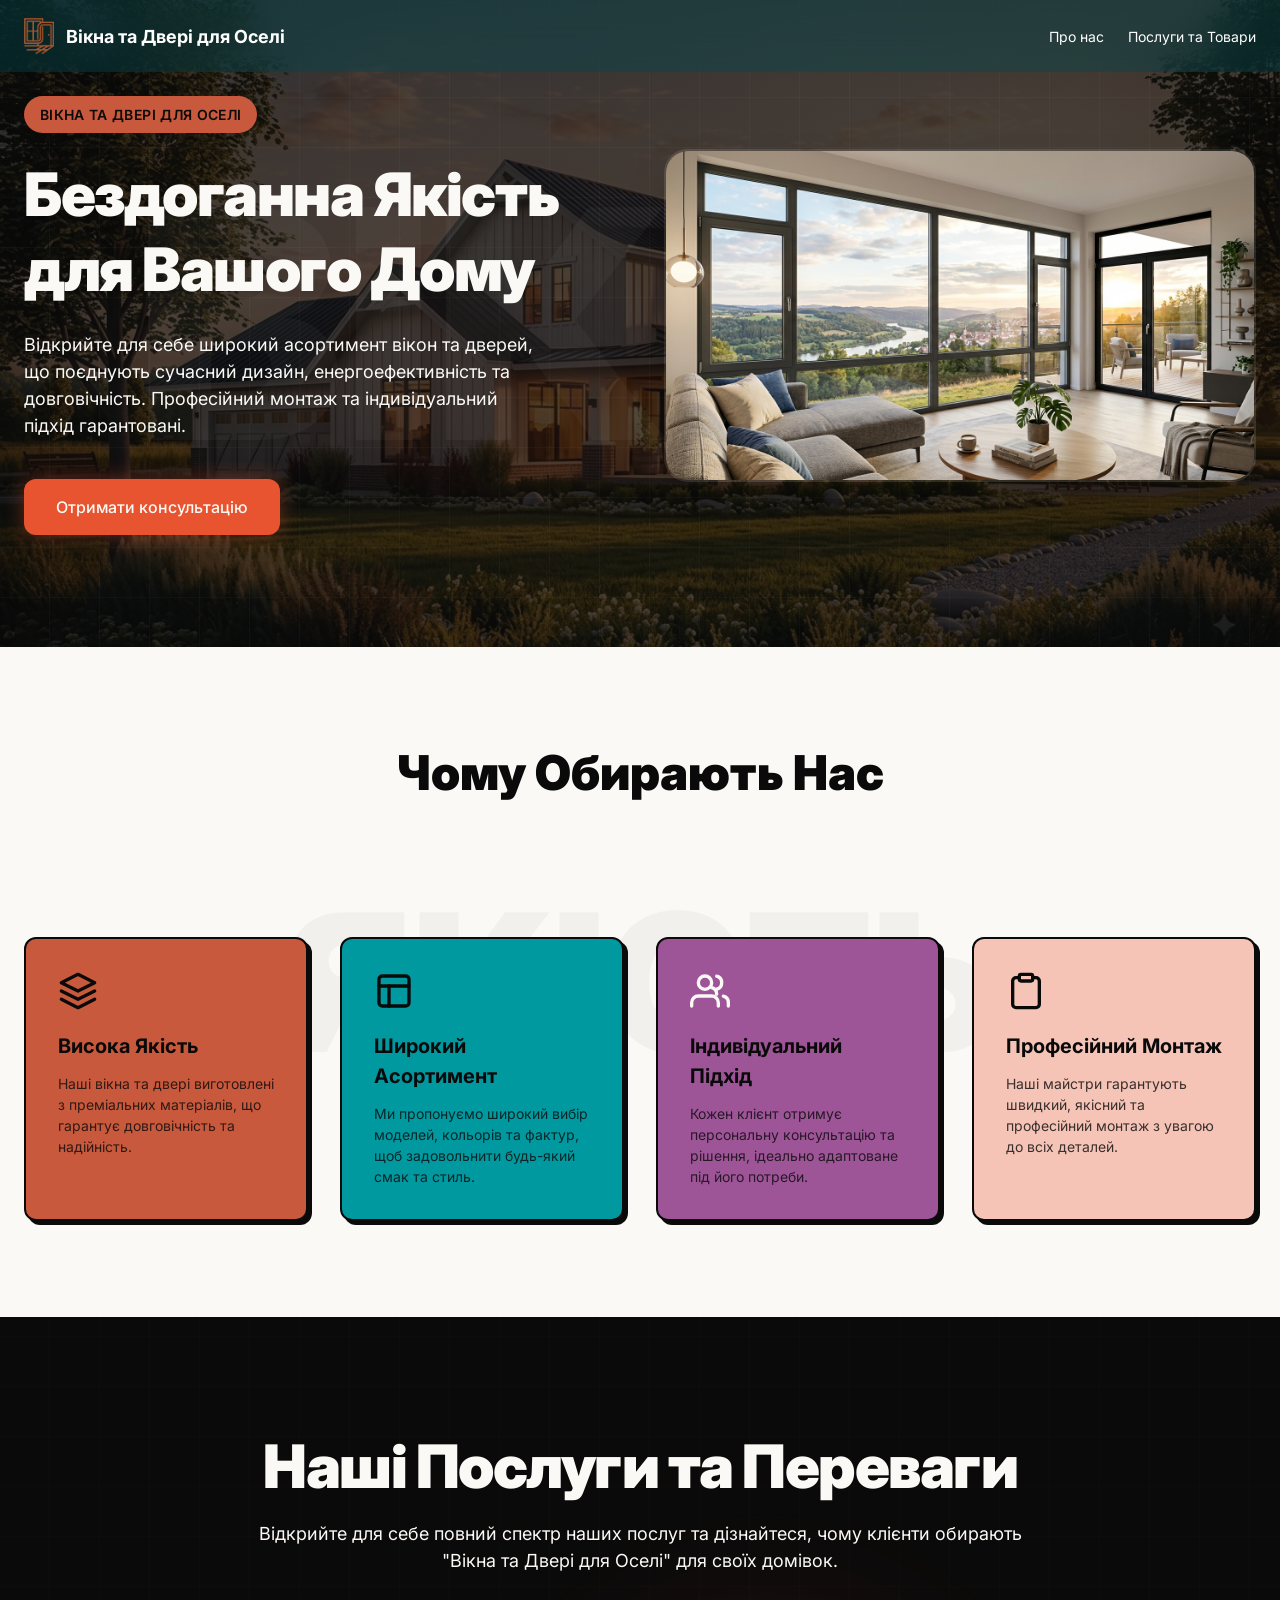
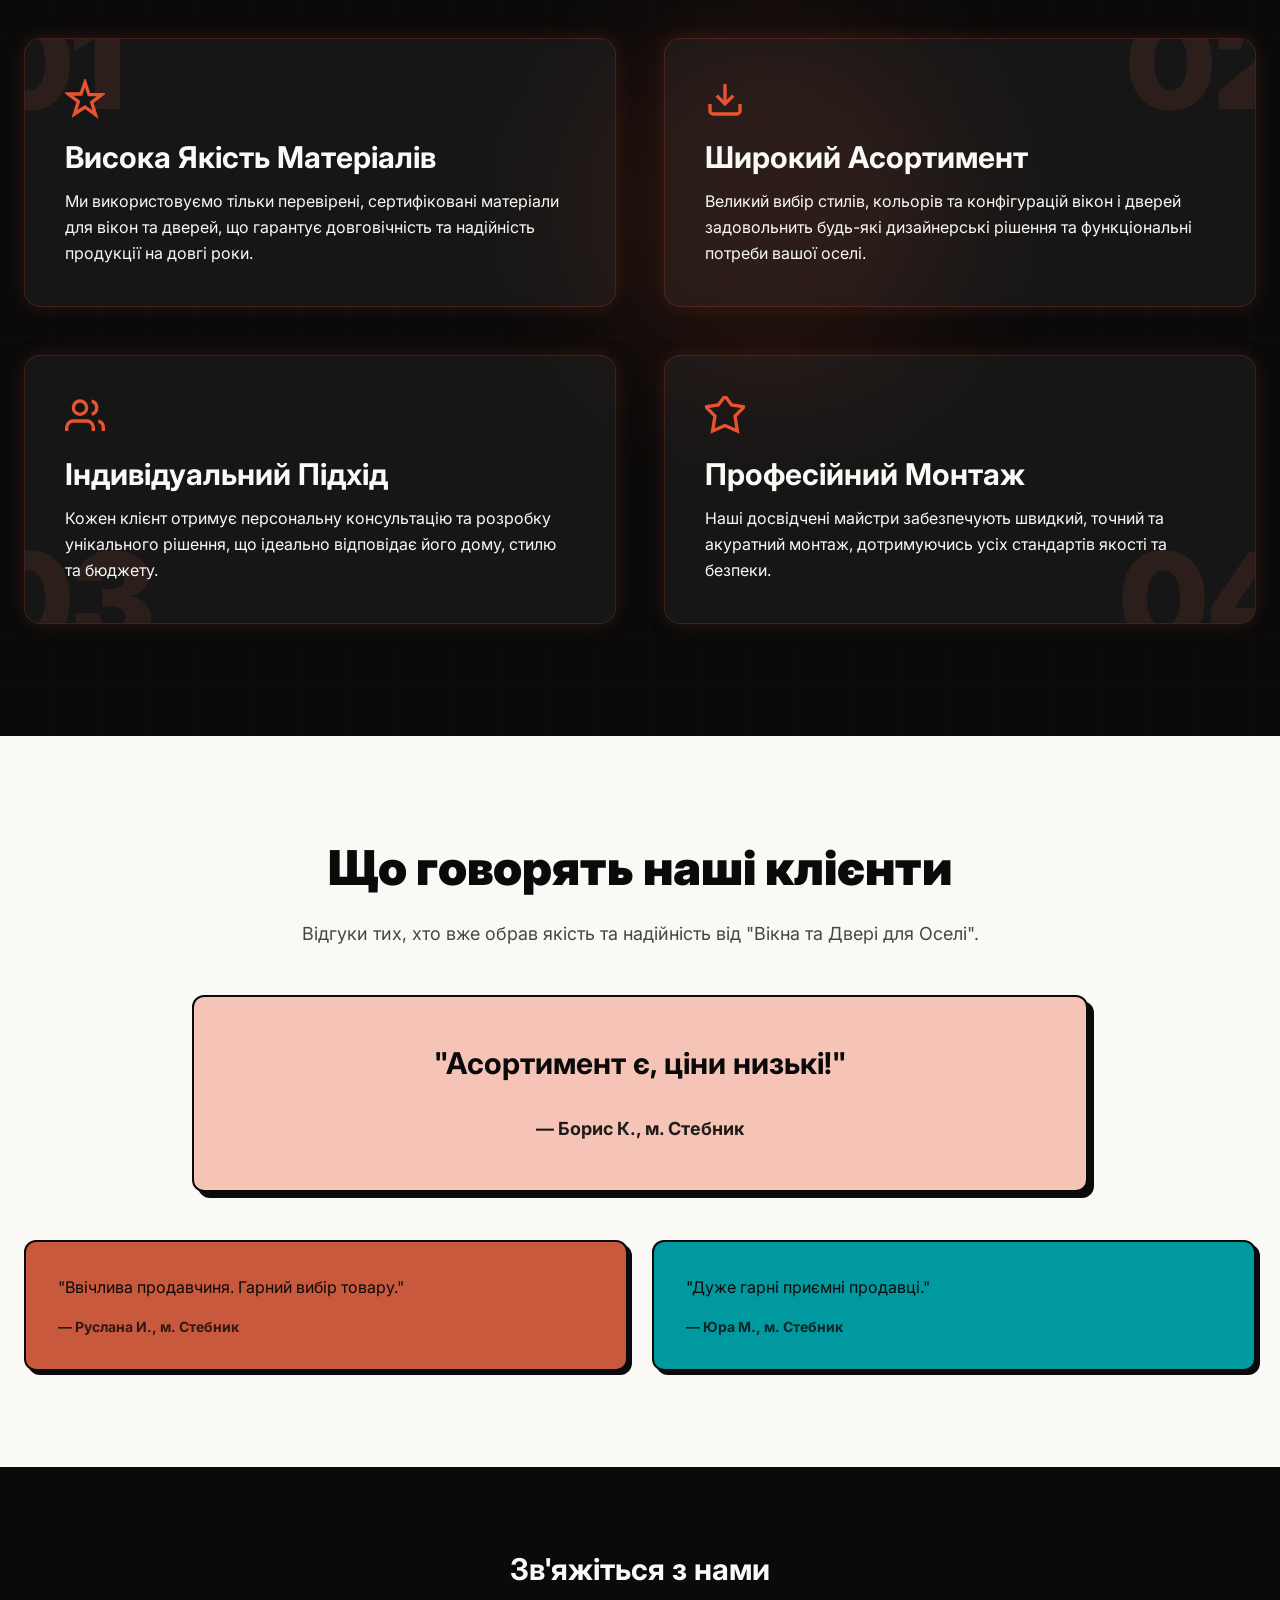
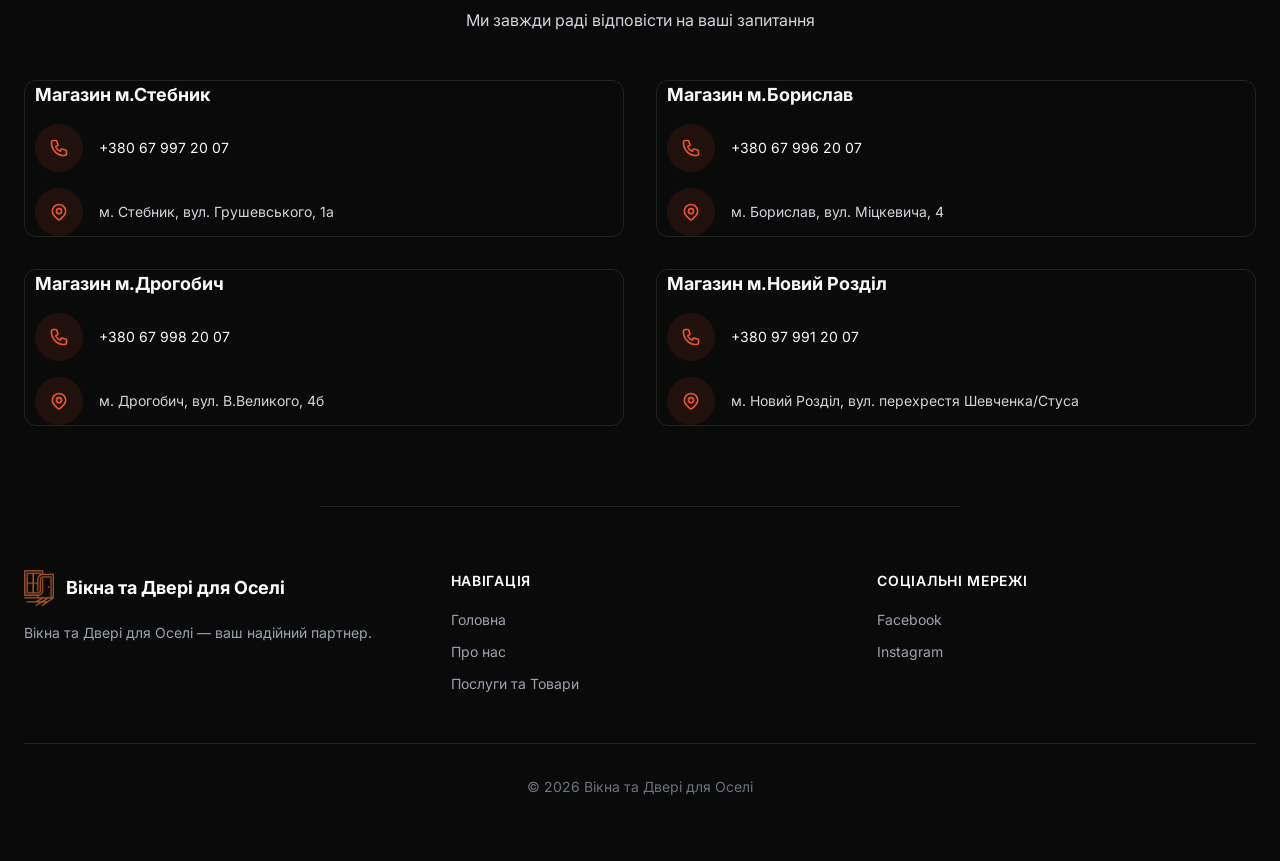
==== index.html @ 968926a3 "Initial project upload" ====
<!DOCTYPE html>
<html lang="uk">

<head>
  <meta charset="UTF-8">
  <meta name="viewport" content="width=device-width, initial-scale=1.0">
  <title>Головна — Вікна та Двері для Оселі</title>
  <meta name="description" content="Вікна та Двері для Оселі">
  <meta property="og:title" content="Головна — Вікна та Двері для Оселі">
  <meta property="og:description" content="Вікна та Двері для Оселі">
  <meta property="og:site_name" content="Вікна та Двері для Оселі">
  <meta property="og:locale" content="uk_UA">
  <meta property="og:url" content="https://vikna-dveri.com/">
  <meta name="twitter:card" content="summary_large_image">
  <meta name="twitter:title" content="Головна — Вікна та Двері для Оселі">
  <meta name="twitter:description" content="Вікна та Двері для Оселі">
  <link rel="canonical" href="https://vikna-dveri.com/">
  <script
    type="application/ld+json">{"@context":"https://schema.org","@type":"WebSite","name":"Вікна та Двері для Оселі","description":"Вікна та Двері для Оселі"}</script>

  <link rel="preconnect" href="https://fonts.googleapis.com/">
  <link rel="preconnect" href="https://fonts.gstatic.com/" crossorigin="">
  <link href="https://fonts.googleapis.com/css2?family=Inter:wght@400;500;600;700;900&display=swap" rel="stylesheet">

  <!-- AOS (Animate On Scroll) бібліотека -->
  <link rel="stylesheet" href="https://unpkg.com/aos@2.3.1/dist/aos.css">

  <!-- Скомпільований Tailwind + власні стилі (усе в одному локальному файлі, без CDN) -->
  <link rel="stylesheet" href="style.css">

  <link rel="icon" type="image/svg+xml"
    href="https://pages.in.ua/s/2a30622c63507f1e6c410c1f2283c6692a2064c998b9d27744bfa97594cf1bd5/assets/favicon.svg">
</head>

<body class="bg-accent text-primary font-body overflow-x-hidden" data-aos-easing="ease" data-aos-duration="800"
  data-aos-delay="0">

  <nav class="lp-nav fixed top-0 left-0 right-0 z-50 bg-primary force-white" data-nav-initial-bg="var(--lp-sub-5)"
    data-nav-initial-opacity="40" data-nav-initial-blur="24" data-nav-initial-height="72"
    data-nav-initial-text="#ffffff" data-nav-scroll-bg="var(--lp-sub-5)" data-nav-scroll-opacity="80"
    data-nav-scroll-blur="24" data-nav-scroll-height="60" data-nav-scroll-text="#ffffff" data-nav-scroll-trigger="50"
    data-nav-scroll-transition="400">
    <div class="max-w-7xl mx-auto px-6 flex items-center justify-between">
      <div class="flex items-center gap-3">
        <a href="index.html" class="no-underline force-white">
          <span class="force-white">
            <img src="img/Gemini_Generated_Image_xtxn69xtxn69xtxn-Photoroom.png" alt="Вікна та Двері для Оселі"
              class="h-9 w-auto">
          </span>
        </a>
        <span class="text-lg font-bold text-white force-white">Вікна та Двері для Оселі</span>
      </div>
      <div class="flex items-center gap-6">
        <div class="flex items-center gap-6">
          <div class="wg-lang-switcher-slot"></div>
          <a href="about.html" class="text-gray-200 hover:text-white transition text-sm lp-desktop-nav force-white">Про
            нас</a>
          <a href="services.html"
            class="text-gray-200 hover:text-white transition text-sm lp-desktop-nav force-white">Послуги та Товари</a>
        </div>
      </div>
    </div>
  </nav>

  <main>

    <section id="hero" class="hero-bg bg-[var(--lp-ink)] pt-24 pb-20 md:pb-28 relative overflow-hidden">
      <div
        class="absolute inset-0 bg-[repeating-linear-gradient(0deg,transparent,transparent_49px,rgba(var(--lp-paper-rgb),0.05)_50px),repeating-linear-gradient(90deg,transparent,transparent_49px,rgba(var(--lp-paper-rgb),0.05)_50px)] pointer-events-none"
        aria-hidden="true"></div>
      <div
        class="absolute top-1/4 left-1/4 w-96 h-96 bg-[rgba(var(--lp-brand-rgb),0.2)] rounded-full blur-3xl opacity-15 pointer-events-none"
        aria-hidden="true"></div>
      <div
        class="absolute bottom-1/4 right-1/4 w-80 h-80 bg-[rgba(var(--lp-sub-3-rgb),0.2)] rounded-full blur-3xl opacity-15 pointer-events-none"
        aria-hidden="true"></div>

      <div
        class="absolute top-1/2 left-1/2 -translate-x-1/2 -translate-y-1/2 text-[var(--lp-paper)] text-8xl md:text-[20rem] font-black uppercase whitespace-nowrap opacity-[0.03] pointer-events-none z-0 select-none font-heading"
        aria-hidden="true">ВІКНА</div>

      <div class="max-w-7xl mx-auto px-6 relative z-10">
        <div class="grid md:grid-cols-2 gap-12 items-center">
          <div data-aos="fade-right" data-aos-delay="100">
            <span
              class="bg-[var(--lp-sub-1)] text-[var(--lp-sub-1-on)] inline-block px-4 py-2 rounded-full font-body text-sm font-semibold uppercase tracking-wide"
              data-aos="fade-right" data-aos-delay="200">Вікна та Двері для Оселі</span>
            <h1
              class="mt-6 font-heading text-4xl md:text-6xl font-black text-[var(--lp-paper)] tracking-tight leading-tight"
              data-aos="fade-right" data-aos-delay="300">Бездоганна Якість для Вашого Дому</h1>
            <p class="mt-6 font-body text-lg text-[var(--lp-paper)] max-w-lg" data-aos="fade-right"
              data-aos-delay="400">Відкрийте для себе широкий асортимент вікон та дверей, що поєднують сучасний дизайн,
              енергоефективність та довговічність. Професійний монтаж та індивідуальний підхід гарантовані.</p>
            <div class="mt-10 flex flex-wrap gap-4">
              <a href="index.html#consultation"
                class="font-body px-8 py-4 bg-[var(--lp-brand)] text-[var(--lp-paper)] rounded-xl font-medium hover:opacity-90 transition shadow-[0_0_20px_rgba(var(--lp-brand-rgb),0.4)] hover:shadow-[0_0_30px_rgba(var(--lp-brand-rgb),0.6)]"
                data-aos="zoom-in" data-aos-delay="500">Отримати консультацію</a>
            </div>
          </div>

          <div class="hidden md:block" data-aos="fade-left" data-aos-delay="300">
            <img src="img/Gemini_Generated_Image_ta51qlta51qlta51.png" alt="Сучасні металопластикові вікна у вітальні з панорамним видом"
              class="w-full h-auto rounded-3xl object-cover shadow-2xl border-2 border-[rgba(var(--lp-paper-rgb),0.1)] hover:scale-[1.01] transition-transform duration-300">
          </div>
        </div>
      </div>
    </section>

    <section id="features" class="bg-[var(--lp-paper)] py-16 md:py-24 relative overflow-hidden">
      <div class="absolute inset-0 z-0 hidden md:block">
        <span
          class="font-heading text-9xl md:text-[12rem] font-black text-black opacity-[0.03] absolute top-1/2 left-1/2 -translate-x-1/2 -translate-y-1/2 select-none pointer-events-none"
          aria-hidden="true">ЯКІСТЬ</span>
      </div>
      <div class="max-w-7xl mx-auto px-6 relative z-10">
        <div class="max-w-3xl mx-auto text-center mb-12 md:mb-16">
          <h2 class="font-heading text-4xl md:text-5xl font-black text-[var(--lp-ink)] leading-tight mb-4"
            data-aos="fade-up" data-aos-delay="100">Чому Обирають Нас</h2>
          <p class="font-body text-lg text-[var(--lp-ink-70)]" data-aos="fade-up" data-aos-delay="200">Ми прагнемо
            досконалості у кожній деталі, пропонуючи не лише продукцію, а й комплексні рішення для вашого дому.</p>
        </div>

        <div class="grid sm:grid-cols-2 lg:grid-cols-4 gap-6 md:gap-8">
          <div
            class="bg-[var(--lp-sub-1)] text-[var(--lp-sub-1-on)] border-2 border-[var(--lp-ink)] rounded-xl p-8 shadow-[4px_4px_0_var(--lp-ink)] hover:shadow-[8px_8px_0_var(--lp-ink)] hover:-translate-x-[2px] hover:-translate-y-[2px] transition-all duration-200"
            data-aos="fade-up" data-aos-delay="200">
            <svg class="w-10 h-10 mb-5" viewBox="0 0 24 24" fill="none" stroke="currentColor" stroke-width="2"
              stroke-linecap="round" stroke-linejoin="round">
              <path d="M12 2L2 7l10 5 10-5-10-5zM2 17l10 5 10-5M2 12l10 5 10-5"></path>
            </svg>
            <h3 class="font-heading text-xl font-bold mb-3 text-[var(--lp-ink)]">Висока Якість</h3>
            <p class="font-body text-sm opacity-80 text-[var(--lp-ink)]">Наші вікна та двері виготовлені з преміальних
              матеріалів, що гарантує довговічність та надійність.</p>
          </div>

          <div
            class="bg-[var(--lp-sub-2)] text-[var(--lp-sub-2-on)] border-2 border-[var(--lp-ink)] rounded-xl p-8 shadow-[4px_4px_0_var(--lp-ink)] hover:shadow-[8px_8px_0_var(--lp-ink)] hover:-translate-x-[2px] hover:-translate-y-[2px] transition-all duration-200"
            data-aos="fade-up" data-aos-delay="300">
            <svg class="w-10 h-10 mb-5" viewBox="0 0 24 24" fill="none" stroke="currentColor" stroke-width="2"
              stroke-linecap="round" stroke-linejoin="round">
              <rect x="3" y="3" width="18" height="18" rx="2" ry="2"></rect>
              <line x1="3" y1="9" x2="21" y2="9"></line>
              <line x1="9" y1="21" x2="9" y2="9"></line>
            </svg>
            <h3 class="font-heading text-xl font-bold mb-3 text-[var(--lp-ink)]">Широкий Асортимент</h3>
            <p class="font-body text-sm opacity-80 text-[var(--lp-ink)]">Ми пропонуємо широкий вибір моделей, кольорів
              та фактур, щоб задовольнити будь-який смак та стиль.</p>
          </div>

          <div
            class="bg-[var(--lp-sub-3)] text-[var(--lp-sub-3-on)] border-2 border-[var(--lp-ink)] rounded-xl p-8 shadow-[4px_4px_0_var(--lp-ink)] hover:shadow-[8px_8px_0_var(--lp-ink)] hover:-translate-x-[2px] hover:-translate-y-[2px] transition-all duration-200"
            data-aos="fade-up" data-aos-delay="400">
            <svg class="w-10 h-10 mb-5" viewBox="0 0 24 24" fill="none" stroke="currentColor" stroke-width="2"
              stroke-linecap="round" stroke-linejoin="round">
              <path d="M17 21v-2a4 4 0 00-4-4H5a4 4 0 00-4 4v2"></path>
              <circle cx="9" cy="7" r="4"></circle>
              <path d="M23 21v-2a4 4 0 00-3-3.87m-4-1.23a4 4 0 00-3-3.87"></path>
              <path d="M16 3.13a4 4 0 010 7.75"></path>
            </svg>
            <h3 class="font-heading text-xl font-bold mb-3 text-[var(--lp-ink)]">Індивідуальний Підхід</h3>
            <p class="font-body text-sm opacity-80 text-[var(--lp-ink)]">Кожен клієнт отримує персональну консультацію
              та рішення, ідеально адаптоване під його потреби.</p>
          </div>

          <div
            class="bg-[var(--lp-sub-4)] text-[var(--lp-sub-4-on)] border-2 border-[var(--lp-ink)] rounded-xl p-8 shadow-[4px_4px_0_var(--lp-ink)] hover:shadow-[8px_8px_0_var(--lp-ink)] hover:-translate-x-[2px] hover:-translate-y-[2px] transition-all duration-200"
            data-aos="fade-up" data-aos-delay="500">
            <svg class="w-10 h-10 mb-5" viewBox="0 0 24 24" fill="none" stroke="currentColor" stroke-width="2"
              stroke-linecap="round" stroke-linejoin="round">
              <path d="M16 4h2a2 2 0 012 2v14a2 2 0 01-2 2H6a2 2 0 01-2-2V6a2 2 0 012-2h2"></path>
              <rect x="8" y="2" width="8" height="4" rx="1" ry="1"></rect>
            </svg>
            <h3 class="font-heading text-xl font-bold mb-3 text-[var(--lp-ink)]">Професійний Монтаж</h3>
            <p class="font-body text-sm opacity-80 text-[var(--lp-ink)]">Наші майстри гарантують швидкий, якісний та
              професійний монтаж з увагою до всіх деталей.</p>
          </div>
        </div>
      </div>
    </section>

    <section id="services" class="bg-[var(--lp-ink)] py-20 md:py-28 relative overflow-hidden">
      <div
        class="absolute inset-0 bg-[repeating-linear-gradient(0deg,transparent,transparent_49px,rgba(var(--lp-brand-rgb),0.05)_50px),repeating-linear-gradient(90deg,transparent,transparent_49px,rgba(var(--lp-brand-rgb),0.05)_50px)] pointer-events-none"
        aria-hidden="true"></div>
      <div
        class="absolute top-1/4 left-1/4 w-80 h-80 bg-[rgba(var(--lp-sub-1-rgb),0.1)] rounded-full blur-3xl opacity-70 pointer-events-none"
        aria-hidden="true"></div>
      <div
        class="absolute bottom-1/3 right-1/4 w-96 h-96 bg-[rgba(var(--lp-brand-rgb),0.15)] rounded-full blur-3xl opacity-70 pointer-events-none"
        aria-hidden="true"></div>

      <div class="max-w-7xl mx-auto px-6 relative z-10">
        <div class="text-center max-w-3xl mx-auto" data-aos="zoom-in" data-aos-duration="600">
          <h2 class="font-heading text-4xl md:text-6xl font-black text-[var(--lp-paper)] tracking-tight leading-tight">
            Наші Послуги та Переваги</h2>
          <p class="mt-4 text-lg text-[var(--lp-paper)] font-body">Відкрийте для себе повний спектр наших послуг та
            дізнайтеся, чому клієнти обирають "Вікна та Двері для Оселі" для своїх домівок.</p>
        </div>

        <div class="mt-16 grid md:grid-cols-2 gap-8 lg:gap-12">
          <div
            class="relative bg-[rgba(var(--lp-paper-rgb),0.05)] backdrop-blur-sm border border-[rgba(var(--lp-brand-rgb),0.2)] rounded-2xl p-8 md:p-10 flex flex-col justify-between overflow-hidden shadow-[0_0_20px_rgba(var(--lp-brand-rgb),0.15)] hover:shadow-[0_0_40px_rgba(var(--lp-brand-rgb),0.25)] transition-shadow duration-300"
            data-aos="fade-left" data-aos-delay="100">
            <span
              class="absolute -top-6 -left-6 md:-top-10 md:-left-10 text-[var(--lp-brand)] text-8xl md:text-9xl font-black opacity-10 leading-none mix-blend-overlay pointer-events-none"
              aria-hidden="true">01</span>
            <div class="relative z-10">
              <svg class="w-10 h-10 text-[var(--lp-brand)] mb-4" viewBox="0 0 24 24" fill="none" stroke="currentColor"
                stroke-width="2">
                <path d="M12 2l2.4 7.4H22l-6 4.6 2.3 7.4-6.3-4.6L5.7 21l2.3-7.4-6-4.6h7.6z"></path>
              </svg>
              <h3 class="font-heading text-2xl md:text-3xl font-bold text-[var(--lp-paper)] mt-4 mb-2">Висока Якість
                Матеріалів</h3>
              <p class="font-body text-[var(--lp-paper)] leading-relaxed">Ми використовуємо тільки перевірені,
                сертифіковані матеріали для вікон та дверей, що гарантує довговічність та надійність продукції на довгі
                роки.</p>
            </div>
          </div>

          <div
            class="relative bg-[rgba(var(--lp-paper-rgb),0.05)] backdrop-blur-sm border border-[rgba(var(--lp-brand-rgb),0.2)] rounded-2xl p-8 md:p-10 flex flex-col justify-between overflow-hidden shadow-[0_0_20px_rgba(var(--lp-brand-rgb),0.15)] hover:shadow-[0_0_40px_rgba(var(--lp-brand-rgb),0.25)] transition-shadow duration-300"
            data-aos="fade-right" data-aos-delay="200">
            <span
              class="absolute -top-6 -right-6 md:-top-10 md:-right-10 text-[var(--lp-brand)] text-8xl md:text-9xl font-black opacity-10 leading-none mix-blend-overlay pointer-events-none"
              aria-hidden="true">02</span>
            <div class="relative z-10">
              <svg class="w-10 h-10 text-[var(--lp-brand)] mb-4" viewBox="0 0 24 24" fill="none" stroke="currentColor"
                stroke-width="2">
                <path d="M21 15v4a2 2 0 01-2 2H5a2 2 0 01-2-2v-4M7 10l5 5 5-5M12 15V3"></path>
              </svg>
              <h3 class="font-heading text-2xl md:text-3xl font-bold text-[var(--lp-paper)] mt-4 mb-2">Широкий
                Асортимент</h3>
              <p class="font-body text-[var(--lp-paper)] leading-relaxed">Великий вибір стилів, кольорів та конфігурацій
                вікон і дверей задовольнить будь-які дизайнерські рішення та функціональні потреби вашої оселі.</p>
            </div>
          </div>

          <div
            class="relative bg-[rgba(var(--lp-paper-rgb),0.05)] backdrop-blur-sm border border-[rgba(var(--lp-brand-rgb),0.2)] rounded-2xl p-8 md:p-10 flex flex-col justify-between overflow-hidden shadow-[0_0_20px_rgba(var(--lp-brand-rgb),0.15)] hover:shadow-[0_0_40px_rgba(var(--lp-brand-rgb),0.25)] transition-shadow duration-300"
            data-aos="fade-left" data-aos-delay="300">
            <span
              class="absolute -bottom-6 -left-6 md:-bottom-10 md:-left-10 text-[var(--lp-brand)] text-8xl md:text-9xl font-black opacity-10 leading-none mix-blend-overlay pointer-events-none"
              aria-hidden="true">03</span>
            <div class="relative z-10">
              <svg class="w-10 h-10 text-[var(--lp-brand)] mb-4" viewBox="0 0 24 24" fill="none" stroke="currentColor"
                stroke-width="2">
                <path d="M17 21v-2a4 4 0 00-4-4H5a4 4 0 00-4 4v2"></path>
                <circle cx="9" cy="7" r="4"></circle>
                <path d="M23 21v-2a4 4 0 00-3-3.87m-4-12a4 4 0 010 7.75"></path>
              </svg>
              <h3 class="font-heading text-2xl md:text-3xl font-bold text-[var(--lp-paper)] mt-4 mb-2">Індивідуальний
                Підхід</h3>
              <p class="font-body text-[var(--lp-paper)] leading-relaxed">Кожен клієнт отримує персональну консультацію
                та розробку унікального рішення, що ідеально відповідає його дому, стилю та бюджету.</p>
            </div>
          </div>

          <div
            class="relative bg-[rgba(var(--lp-paper-rgb),0.05)] backdrop-blur-sm border border-[rgba(var(--lp-brand-rgb),0.2)] rounded-2xl p-8 md:p-10 flex flex-col justify-between overflow-hidden shadow-[0_0_20px_rgba(var(--lp-brand-rgb),0.15)] hover:shadow-[0_0_40px_rgba(var(--lp-brand-rgb),0.25)] transition-shadow duration-300"
            data-aos="fade-right" data-aos-delay="400">
            <span
              class="absolute -bottom-6 -right-6 md:-bottom-10 md:-right-10 text-[var(--lp-brand)] text-8xl md:text-9xl font-black opacity-10 leading-none mix-blend-overlay pointer-events-none"
              aria-hidden="true">04</span>
            <div class="relative z-10">
              <svg class="w-10 h-10 text-[var(--lp-brand)] mb-4" viewBox="0 0 24 24" fill="none" stroke="currentColor"
                stroke-width="2">
                <path d="M12 17.75L4.55 21L6 12L.5 6.5l7.5-1.09L12 0l3.99 5.41 7.5 1.09L18 12l1.45 9z"></path>
              </svg>
              <h3 class="font-heading text-2xl md:text-3xl font-bold text-[var(--lp-paper)] mt-4 mb-2">Професійний
                Монтаж</h3>
              <p class="font-body text-[var(--lp-paper)] leading-relaxed">Наші досвідчені майстри забезпечують швидкий,
                точний та акуратний монтаж, дотримуючись усіх стандартів якості та безпеки.</p>
            </div>
          </div>
        </div>
      </div>
    </section>

    <section id="testimonials" class="bg-[var(--lp-paper)] py-16 md:py-24 relative overflow-hidden">
      <div class="max-w-7xl mx-auto px-6 relative z-10">
        <div class="text-center max-w-4xl mx-auto mb-12" data-aos="fade-up">
          <h2 class="font-heading text-4xl md:text-5xl font-black text-[var(--lp-ink)] mb-4">Що говорять наші клієнти
          </h2>
          <p class="font-body text-lg text-[var(--lp-ink-70)]">Відгуки тих, хто вже обрав якість та надійність від
            "Вікна та Двері для Оселі".</p>
        </div>

        <div class="max-w-4xl mx-auto mb-12" data-aos="zoom-in" data-aos-delay="200">
          <div
            class="bg-[var(--lp-sub-4)] text-[var(--lp-sub-4-on)] border-2 border-[var(--lp-ink)] rounded-xl p-8 md:p-12 shadow-[6px_6px_0_var(--lp-ink)] hover:shadow-[10px_10px_0_var(--lp-ink)] hover:-translate-x-[3px] hover:-translate-y-[3px] transition-all duration-200">
            <blockquote
              class="font-heading text-xl md:text-3xl font-bold leading-tight text-center text-[var(--lp-ink)]">
              "Асортимент є, ціни низькі!"</blockquote>
            <div class="mt-8 text-center">
              <p class="font-body text-lg font-bold opacity-90 text-[var(--lp-ink)]">— Борис К., м. Стебник</p>
            </div>
          </div>
        </div>

        <div class="grid md:grid-cols-2 gap-6 mt-12">
          <div
            class="bg-[var(--lp-sub-1)] text-[var(--lp-sub-1-on)] border-2 border-[var(--lp-ink)] rounded-xl p-8 shadow-[4px_4px_0_var(--lp-ink)] hover:shadow-[8px_8px_0_var(--lp-ink)] hover:-translate-x-[2px] hover:-translate-y-[2px] transition-all duration-200"
            data-aos="fade-right" data-aos-delay="300">
            <blockquote class="font-body text-md leading-relaxed text-[var(--lp-ink)]">"Ввічлива продавчиня. Гарний
              вибір товару."</blockquote>
            <p class="mt-4 font-body text-sm font-bold opacity-80 text-[var(--lp-ink)]">— Руслана И., м. Стебник</p>
          </div>
          <div
            class="bg-[var(--lp-sub-2)] text-[var(--lp-sub-2-on)] border-2 border-[var(--lp-ink)] rounded-xl p-8 shadow-[4px_4px_0_var(--lp-ink)] hover:shadow-[8px_8px_0_var(--lp-ink)] hover:-translate-x-[2px] hover:-translate-y-[2px] transition-all duration-200"
            data-aos="fade-left" data-aos-delay="400">
            <blockquote class="font-body text-md leading-relaxed text-[var(--lp-ink)]">"Дуже гарні приємні продавці."
            </blockquote>
            <p class="mt-4 font-body text-sm font-bold opacity-80 text-[var(--lp-ink)]">— Юра М., м. Стебник</p>
          </div>
        </div>
      </div>
    </section>
    <section id="consultation" class="bg-primary text-white py-20 px-6">
      <div class="max-w-7xl mx-auto">
        <div class="text-center mb-12">
          <h2 class="text-3xl font-bold mb-4 text-[var(--lp-paper)]">Зв'яжіться з нами</h2>
          <p class="text-gray-300">Ми завжди раді відповісти на ваші запитання</p>
        </div>

        <div class="grid sm:grid-cols-2 gap-6 md:gap-8">

          <div class="border border-[rgba(var(--lp-paper-rgb),0.1)] rounded-xl p-6">
            <h3 class="font-heading text-lg font-bold mb-4 text-[var(--lp-paper)] shop">Магазин м.Стебник</h3>
            <div class="flex items-center gap-4 mb-4 shop">
              <div
                class="w-12 h-12 rounded-full bg-[rgba(var(--lp-brand-rgb),0.1)] flex items-center justify-center flex-shrink-0">
                <svg class="w-5 h-5 text-[var(--lp-brand)]" viewBox="0 0 24 24" fill="none" stroke="currentColor"
                  stroke-width="2" stroke-linecap="round" stroke-linejoin="round">
                  <path
                    d="M3 5a2 2 0 012-2h3.28a1 1 0 01.948.684l1.498 4.493a1 1 0 01-.502 1.21l-2.257 1.13a11.042 11.042 0 005.516 5.516l1.13-2.257a1 1 0 011.21-.502l4.493 1.498a1 1 0 01.684.949V19a2 2 0 01-2 2h-1C9.716 21 3 14.284 3 6V5z">
                  </path>
                </svg>
              </div>
              <p class="text-sm text-[var(--lp-paper)]"><a href="tel:+380679972007"
                  class="hover:text-[var(--lp-brand)] transition-colors">+380 67 997 20 07</a></p>
            </div>
            <div class="flex items-center gap-4 shop">
              <div
                class="w-12 h-12 rounded-full bg-[rgba(var(--lp-brand-rgb),0.1)] flex items-center justify-center flex-shrink-0">
                <svg class="w-5 h-5 text-[var(--lp-brand)]" viewBox="0 0 24 24" fill="none" stroke="currentColor"
                  stroke-width="2" stroke-linecap="round" stroke-linejoin="round">
                  <path d="M17.657 16.657L13.414 20.9a1.998 1.998 0 01-2.827 0l-4.244-4.243a8 8 0 1111.314 0z"></path>
                  <path d="M15 11a3 3 0 11-6 0 3 3 0 016 0z"></path>
                </svg>
              </div>
              <p class="text-sm text-gray-300">м. Стебник, вул. Грушевського, 1а</p>
            </div>
          </div>

          <div class="border border-[rgba(var(--lp-paper-rgb),0.1)] rounded-xl p-6">
            <h3 class="font-heading text-lg font-bold mb-4 text-[var(--lp-paper)] shop">Магазин м.Борислав</h3>
            <div class="flex items-center gap-4 mb-4 shop">
              <div
                class="w-12 h-12 rounded-full bg-[rgba(var(--lp-brand-rgb),0.1)] flex items-center justify-center flex-shrink-0 ">
                <svg class="w-5 h-5 text-[var(--lp-brand)]" viewBox="0 0 24 24" fill="none" stroke="currentColor"
                  stroke-width="2" stroke-linecap="round" stroke-linejoin="round">
                  <path
                    d="M3 5a2 2 0 012-2h3.28a1 1 0 01.948.684l1.498 4.493a1 1 0 01-.502 1.21l-2.257 1.13a11.042 11.042 0 005.516 5.516l1.13-2.257a1 1 0 011.21-.502l4.493 1.498a1 1 0 01.684.949V19a2 2 0 01-2 2h-1C9.716 21 3 14.284 3 6V5z">
                  </path>
                </svg>
              </div>
              <p class="text-sm text-[var(--lp-paper)]"><a href="tel:+380679962007"
                  class="hover:text-[var(--lp-brand)] transition-colors ">+380 67 996 20 07</a></p>
            </div>
            <div class="flex items-center gap-4 shop">
              <div
                class="w-12 h-12 rounded-full bg-[rgba(var(--lp-brand-rgb),0.1)] flex items-center justify-center flex-shrink-0">
                <svg class="w-5 h-5 text-[var(--lp-brand)]" viewBox="0 0 24 24" fill="none" stroke="currentColor"
                  stroke-width="2" stroke-linecap="round" stroke-linejoin="round">
                  <path d="M17.657 16.657L13.414 20.9a1.998 1.998 0 01-2.827 0l-4.244-4.243a8 8 0 1111.314 0z"></path>
                  <path d="M15 11a3 3 0 11-6 0 3 3 0 016 0z"></path>
                </svg>
              </div>
              <p class="text-sm text-gray-300">м. Борислав, вул. Міцкевича, 4</p>
            </div>
          </div>

          <div class="border border-[rgba(var(--lp-paper-rgb),0.1)] rounded-xl p-6">
            <h3 class="font-heading text-lg font-bold mb-4 text-[var(--lp-paper)] shop">Магазин м.Дрогобич</h3>
            <div class="flex items-center gap-4 mb-4 shop">
              <div
                class="w-12 h-12 rounded-full bg-[rgba(var(--lp-brand-rgb),0.1)] flex items-center justify-center flex-shrink-0">
                <svg class="w-5 h-5 text-[var(--lp-brand)]" viewBox="0 0 24 24" fill="none" stroke="currentColor"
                  stroke-width="2" stroke-linecap="round" stroke-linejoin="round">
                  <path
                    d="M3 5a2 2 0 012-2h3.28a1 1 0 01.948.684l1.498 4.493a1 1 0 01-.502 1.21l-2.257 1.13a11.042 11.042 0 005.516 5.516l1.13-2.257a1 1 0 011.21-.502l4.493 1.498a1 1 0 01.684.949V19a2 2 0 01-2 2h-1C9.716 21 3 14.284 3 6V5z">
                  </path>
                </svg>
              </div>
              <p class="text-sm text-[var(--lp-paper)]"><a href="tel:+380679982007"
                  class="hover:text-[var(--lp-brand)] transition-colors">+380 67 998 20 07</a></p>
            </div>
            <div class="flex items-center gap-4 shop">
              <div
                class="w-12 h-12 rounded-full bg-[rgba(var(--lp-brand-rgb),0.1)] flex items-center justify-center flex-shrink-0">
                <svg class="w-5 h-5 text-[var(--lp-brand)]" viewBox="0 0 24 24" fill="none" stroke="currentColor"
                  stroke-width="2" stroke-linecap="round" stroke-linejoin="round">
                  <path d="M17.657 16.657L13.414 20.9a1.998 1.998 0 01-2.827 0l-4.244-4.243a8 8 0 1111.314 0z"></path>
                  <path d="M15 11a3 3 0 11-6 0 3 3 0 016 0z"></path>
                </svg>
              </div>
              <p class="text-sm text-gray-300">м. Дрогобич, вул. В.Великого, 4б</p>
            </div>
          </div>

          <div class="border border-[rgba(var(--lp-paper-rgb),0.1)] rounded-xl p-6">
            <h3 class="font-heading text-lg font-bold mb-4 text-[var(--lp-paper)] shop">Магазин м.Новий Розділ</h3>
            <div class="flex items-center gap-4 mb-4 shop">
              <div
                class="w-12 h-12 rounded-full bg-[rgba(var(--lp-brand-rgb),0.1)] flex items-center justify-center flex-shrink-0">
                <svg class="w-5 h-5 text-[var(--lp-brand)]" viewBox="0 0 24 24" fill="none" stroke="currentColor"
                  stroke-width="2" stroke-linecap="round" stroke-linejoin="round">
                  <path
                    d="M3 5a2 2 0 012-2h3.28a1 1 0 01.948.684l1.498 4.493a1 1 0 01-.502 1.21l-2.257 1.13a11.042 11.042 0 005.516 5.516l1.13-2.257a1 1 0 011.21-.502l4.493 1.498a1 1 0 01.684.949V19a2 2 0 01-2 2h-1C9.716 21 3 14.284 3 6V5z">
                  </path>
                </svg>
              </div>
              <p class="text-sm text-[var(--lp-paper)]"><a href="tel:+380979912007"
                  class="hover:text-[var(--lp-brand)] transition-colors">+380 97 991 20 07</a></p>
            </div>
            <div class="flex items-center gap-4 shop">
              <div
                class="w-12 h-12 rounded-full bg-[rgba(var(--lp-brand-rgb),0.1)] flex items-center justify-center flex-shrink-0">
                <svg class="w-5 h-5 text-[var(--lp-brand)]" viewBox="0 0 24 24" fill="none" stroke="currentColor"
                  stroke-width="2" stroke-linecap="round" stroke-linejoin="round">
                  <path d="M17.657 16.657L13.414 20.9a1.998 1.998 0 01-2.827 0l-4.244-4.243a8 8 0 1111.314 0z"></path>
                  <path d="M15 11a3 3 0 11-6 0 3 3 0 016 0z"></path>
                </svg>
              </div>
              <p class="text-sm text-gray-300">м. Новий Розділ, вул. перехрестя Шевченка/Стуса</p>
            </div>
          </div>
        </div>
      </div>
    </section>

  </main>

  <footer class="bg-primary border-topp text-gray-300 py-16">
    <div class="max-w-7xl mx-auto px-6">
      <div class="grid md:grid-cols-3 gap-12">
        <div>
          <div class="flex items-center gap-3 mb-4">
            <img src="img/Gemini_Generated_Image_xtxn69xtxn69xtxn-Photoroom.png" alt="Вікна та Двері для Оселі"
              class="h-9 w-auto">
            <span class="text-lg font-bold text-white">Вікна та Двері для Оселі</span>
          </div>
          <p class="text-sm text-gray-400 leading-relaxed">Вікна та Двері для Оселі — ваш надійний партнер.</p>
        </div>

        <div>
          <h4 class="text-white font-semibold mb-4 text-sm uppercase tracking-wider">Навігація</h4>
          <ul class="space-y-2">
            <li class="text-[var(--lp-paper)]"><a href="index.html"
                class="text-gray-400 hover:text-white transition text-sm">Головна</a></li>
            <li class="text-[var(--lp-paper)]"><a href="about.html"
                class="text-gray-400 hover:text-white transition text-sm">Про нас</a></li>
            <li class="text-[var(--lp-paper)]"><a href="services.html"
                class="text-gray-400 hover:text-white transition text-sm">Послуги та Товари</a></li>
          </ul>
        </div>

        <div>
          <h4 class="text-white font-semibold mb-4 text-sm uppercase tracking-wider">Соціальні мережі</h4>
          <ul class="space-y-2">
            <li class="text-[var(--lp-paper)]"><a href="https://www.facebook.com/share/1DJkxDJw3s/?mibextid=wwXIfr"
                class="text-gray-400 hover:text-white transition text-sm">Facebook</a></li>
            <li class="text-[var(--lp-paper)]"><a href="https://www.instagram.com/meblicity_"
                class="text-gray-400 hover:text-white transition text-sm">Instagram</a></li>
          </ul>
        </div>
      </div>

      <div class="border-t border-[rgba(var(--lp-paper-rgb),0.1)] mt-12 pt-8 text-center">
        <p class="text-sm text-gray-500">© 2026 Вікна та Двері для Оселі</p>
      </div>
    </div>
  </footer>

  <!-- Бібліотека AOS -->
  <script src="https://unpkg.com/aos@2.3.1/dist/aos.js"></script>
  <!-- Власний скрипт -->
  <script src="script.js"></script>
</body>

</html>
---- style.css ----
*,
:after,
:before {
    --tw-border-spacing-x: 0;
    --tw-border-spacing-y: 0;
    --tw-translate-x: 0;
    --tw-translate-y: 0;
    --tw-rotate: 0;
    --tw-skew-x: 0;
    --tw-skew-y: 0;
    --tw-scale-x: 1;
    --tw-scale-y: 1;
    --tw-pan-x: ;
    --tw-pan-y: ;
    --tw-pinch-zoom: ;
    --tw-scroll-snap-strictness: proximity;
    --tw-gradient-from-position: ;
    --tw-gradient-via-position: ;
    --tw-gradient-to-position: ;
    --tw-ordinal: ;
    --tw-slashed-zero: ;
    --tw-numeric-figure: ;
    --tw-numeric-spacing: ;
    --tw-numeric-fraction: ;
    --tw-ring-inset: ;
    --tw-ring-offset-width: 0px;
    --tw-ring-offset-color: #fff;
    --tw-ring-color: rgba(59, 130, 246, .5);
    --tw-ring-offset-shadow: 0 0 #0000;
    --tw-ring-shadow: 0 0 #0000;
    --tw-shadow: 0 0 #0000;
    --tw-shadow-colored: 0 0 #0000;
    --tw-blur: ;
    --tw-brightness: ;
    --tw-contrast: ;
    --tw-grayscale: ;
    --tw-hue-rotate: ;
    --tw-invert: ;
    --tw-saturate: ;
    --tw-sepia: ;
    --tw-drop-shadow: ;
    --tw-backdrop-blur: ;
    --tw-backdrop-brightness: ;
    --tw-backdrop-contrast: ;
    --tw-backdrop-grayscale: ;
    --tw-backdrop-hue-rotate: ;
    --tw-backdrop-invert: ;
    --tw-backdrop-opacity: ;
    --tw-backdrop-saturate: ;
    --tw-backdrop-sepia: ;
    --tw-contain-size: ;
    --tw-contain-layout: ;
    --tw-contain-paint: ;
    --tw-contain-style:
}

::backdrop {
    --tw-border-spacing-x: 0;
    --tw-border-spacing-y: 0;
    --tw-translate-x: 0;
    --tw-translate-y: 0;
    --tw-rotate: 0;
    --tw-skew-x: 0;
    --tw-skew-y: 0;
    --tw-scale-x: 1;
    --tw-scale-y: 1;
    --tw-pan-x: ;
    --tw-pan-y: ;
    --tw-pinch-zoom: ;
    --tw-scroll-snap-strictness: proximity;
    --tw-gradient-from-position: ;
    --tw-gradient-via-position: ;
    --tw-gradient-to-position: ;
    --tw-ordinal: ;
    --tw-slashed-zero: ;
    --tw-numeric-figure: ;
    --tw-numeric-spacing: ;
    --tw-numeric-fraction: ;
    --tw-ring-inset: ;
    --tw-ring-offset-width: 0px;
    --tw-ring-offset-color: #fff;
    --tw-ring-color: rgba(59, 130, 246, .5);
    --tw-ring-offset-shadow: 0 0 #0000;
    --tw-ring-shadow: 0 0 #0000;
    --tw-shadow: 0 0 #0000;
    --tw-shadow-colored: 0 0 #0000;
    --tw-blur: ;
    --tw-brightness: ;
    --tw-contrast: ;
    --tw-grayscale: ;
    --tw-hue-rotate: ;
    --tw-invert: ;
    --tw-saturate: ;
    --tw-sepia: ;
    --tw-drop-shadow: ;
    --tw-backdrop-blur: ;
    --tw-backdrop-brightness: ;
    --tw-backdrop-contrast: ;
    --tw-backdrop-grayscale: ;
    --tw-backdrop-hue-rotate: ;
    --tw-backdrop-invert: ;
    --tw-backdrop-opacity: ;
    --tw-backdrop-saturate: ;
    --tw-backdrop-sepia: ;
    --tw-contain-size: ;
    --tw-contain-layout: ;
    --tw-contain-paint: ;
    --tw-contain-style:
}

/*! tailwindcss v3.4.19 | MIT License | https://tailwindcss.com*/
*,
:after,
:before {
    box-sizing: border-box;
    border: 0 solid #e5e7eb
}

:after,
:before {
    --tw-content: ""
}

:host,
html {
    line-height: 1.5;
    -webkit-text-size-adjust: 100%;
    -moz-tab-size: 4;
    -o-tab-size: 4;
    tab-size: 4;
    font-family: ui-sans-serif, system-ui, sans-serif, Apple Color Emoji, Segoe UI Emoji, Segoe UI Symbol, Noto Color Emoji;
    font-feature-settings: normal;
    font-variation-settings: normal;
    -webkit-tap-highlight-color: transparent
}

body {
    margin: 0;
    line-height: inherit
}

html {
    scroll-behavior: smooth
}

#consultation {
    scroll-margin-top: 100px
}

hr {
    height: 0;
    color: inherit;
    border-top-width: 1px
}

abbr:where([title]) {
    -webkit-text-decoration: underline dotted;
    text-decoration: underline dotted
}

h1,
h2,
h3,
h4,
h5,
h6 {
    font-size: inherit;
    font-weight: inherit
}

a {
    color: inherit;
    text-decoration: inherit
}

b,
strong {
    font-weight: bolder
}

code,
kbd,
pre,
samp {
    font-family: ui-monospace, SFMono-Regular, Menlo, Monaco, Consolas, Liberation Mono, Courier New, monospace;
    font-feature-settings: normal;
    font-variation-settings: normal;
    font-size: 1em
}

small {
    font-size: 80%
}

sub,
sup {
    font-size: 75%;
    line-height: 0;
    position: relative;
    vertical-align: baseline
}

sub {
    bottom: -.25em
}

sup {
    top: -.5em
}

table {
    text-indent: 0;
    border-color: inherit;
    border-collapse: collapse
}

button,
input,
optgroup,
select,
textarea {
    font-family: inherit;
    font-feature-settings: inherit;
    font-variation-settings: inherit;
    font-size: 100%;
    font-weight: inherit;
    line-height: inherit;
    letter-spacing: inherit;
    color: inherit;
    margin: 0;
    padding: 0
}

button,
select {
    text-transform: none
}

button,
input:where([type=button]),
input:where([type=reset]),
input:where([type=submit]) {
    -webkit-appearance: button;
    background-color: transparent;
    background-image: none
}

:-moz-focusring {
    outline: auto
}

:-moz-ui-invalid {
    box-shadow: none
}

progress {
    vertical-align: baseline
}

::-webkit-inner-spin-button,
::-webkit-outer-spin-button {
    height: auto
}

[type=search] {
    -webkit-appearance: textfield;
    outline-offset: -2px
}

::-webkit-search-decoration {
    -webkit-appearance: none
}

::-webkit-file-upload-button {
    -webkit-appearance: button;
    font: inherit
}

summary {
    display: list-item
}

blockquote,
dd,
dl,
figure,
h1,
h2,
h3,
h4,
h5,
h6,
hr,
p,
pre {
    margin: 0
}

fieldset {
    margin: 0
}

fieldset,
legend {
    padding: 0
}

menu,
ol,
ul {
    list-style: none;
    margin: 0;
    padding: 0
}

dialog {
    padding: 0
}

textarea {
    resize: vertical
}

input::-moz-placeholder,
textarea::-moz-placeholder {
    opacity: 1;
    color: #9ca3af
}

input::placeholder,
textarea::placeholder {
    opacity: 1;
    color: #9ca3af
}

[role=button],
button {
    cursor: pointer
}

:disabled {
    cursor: default
}

audio,
canvas,
embed,
iframe,
img,
object,
svg,
video {
    display: block;
    vertical-align: middle
}

img,
video {
    max-width: 100%;
    height: auto
}

[hidden]:where(:not([hidden=until-found])) {
    display: none
}

.pointer-events-none {
    pointer-events: none
}

.fixed {
    position: fixed
}

.absolute {
    position: absolute
}

.relative {
    position: relative
}

.inset-0 {
    inset: 0
}

.-bottom-6 {
    bottom: -1.5rem
}

.-left-6 {
    left: -1.5rem
}

.-right-6 {
    right: -1.5rem
}

.-top-6 {
    top: -1.5rem
}

.bottom-1\/3 {
    bottom: 33.333333%
}

.bottom-1\/4 {
    bottom: 25%
}

.left-0 {
    left: 0
}

.left-1\/2 {
    left: 50%
}

.left-1\/4 {
    left: 25%
}

.right-0 {
    right: 0
}

.right-1\/4 {
    right: 25%
}

.top-0 {
    top: 0
}

.top-1\/2 {
    top: 50%
}

.top-1\/4 {
    top: 25%
}

.z-0 {
    z-index: 0
}

.z-10 {
    z-index: 10
}

.z-50 {
    z-index: 50
}

.mx-auto {
    margin-left: auto;
    margin-right: auto
}

.mb-12 {
    margin-bottom: 3rem
}

.mb-2 {
    margin-bottom: .5rem
}

.mb-3 {
    margin-bottom: .75rem
}

.mb-4 {
    margin-bottom: 1rem
}

.mb-5 {
    margin-bottom: 1.25rem
}

.mb-6 {
    margin-bottom: 1.5rem
}

.mb-8 {
    margin-bottom: 2rem
}

.mt-10 {
    margin-top: 2.5rem
}

.mt-12 {
    margin-top: 3rem
}

.mt-16 {
    margin-top: 4rem
}

.mt-4 {
    margin-top: 1rem
}

.mt-6 {
    margin-top: 1.5rem
}

.mt-8 {
    margin-top: 2rem
}

.inline-block {
    display: inline-block
}

.flex {
    display: flex
}

.grid {
    display: grid
}

.hidden {
    display: none
}

.h-10 {
    height: 2.5rem
}

.h-12 {
    height: 3rem
}

.h-5 {
    height: 1.25rem
}

.h-80 {
    height: 20rem
}

.h-9 {
    height: 2.25rem
}

.h-96 {
    height: 24rem
}

.h-auto {
    height: auto
}

.h-px {
    height: 1px
}

.w-10 {
    width: 2.5rem
}

.w-12 {
    width: 3rem
}

.w-16 {
    width: 4rem
}

.w-5 {
    width: 1.25rem
}

.w-80 {
    width: 20rem
}

.w-96 {
    width: 24rem
}

.w-auto {
    width: auto
}

.w-full {
    width: 100%
}

.max-w-2xl {
    max-width: 42rem
}

.max-w-3xl {
    max-width: 48rem
}

.max-w-4xl {
    max-width: 56rem
}

.max-w-7xl {
    max-width: 80rem
}

.max-w-lg {
    max-width: 32rem
}

.flex-shrink-0 {
    flex-shrink: 0
}

.-translate-x-1\/2 {
    --tw-translate-x: -50%
}

.-translate-x-1\/2,
.-translate-y-1\/2 {
    transform: translate(var(--tw-translate-x), var(--tw-translate-y)) rotate(var(--tw-rotate)) skewX(var(--tw-skew-x)) skewY(var(--tw-skew-y)) scaleX(var(--tw-scale-x)) scaleY(var(--tw-scale-y))
}

.-translate-y-1\/2 {
    --tw-translate-y: -50%
}

.select-none {
    -webkit-user-select: none;
    -moz-user-select: none;
    user-select: none
}

.flex-col {
    flex-direction: column
}

.flex-wrap {
    flex-wrap: wrap
}

.items-center {
    align-items: center
}

.justify-center {
    justify-content: center
}

.justify-between {
    justify-content: space-between
}

.gap-12 {
    gap: 3rem
}

.gap-3 {
    gap: .75rem
}

.gap-4 {
    gap: 1rem
}

.gap-6 {
    gap: 1.5rem
}

.gap-8 {
    gap: 2rem
}

.space-y-2>:not([hidden])~:not([hidden]) {
    --tw-space-y-reverse: 0;
    margin-top: calc(.5rem*(1 - var(--tw-space-y-reverse)));
    margin-bottom: calc(.5rem*var(--tw-space-y-reverse))
}

.space-y-4>:not([hidden])~:not([hidden]) {
    --tw-space-y-reverse: 0;
    margin-top: calc(1rem*(1 - var(--tw-space-y-reverse)));
    margin-bottom: calc(1rem*var(--tw-space-y-reverse))
}

.overflow-hidden {
    overflow: hidden
}

.overflow-x-hidden {
    overflow-x: hidden
}

.whitespace-nowrap {
    white-space: nowrap
}

.rounded-2xl {
    border-radius: 1rem
}

.rounded-3xl {
    border-radius: 1.5rem
}

.rounded-full {
    border-radius: 9999px
}

.rounded-lg {
    border-radius: .5rem
}

.rounded-xl {
    border-radius: .75rem
}

.border {
    border-width: 1px
}

.border-2 {
    border-width: 2px
}

.border-t {
    border-top-width: 1px
}

.border-\[rgba\(var\(--lp-brand-rgb\)\2c 0\.2\)\] {
    border-color: rgba(var(--lp-brand-rgb), .2)
}

.border-\[rgba\(var\(--lp-paper-rgb\)\2c 0\.1\)\] {
    border-color: rgba(var(--lp-paper-rgb), .1)
}

.border-\[rgba\(var\(--lp-paper-rgb\)\2c 0\.2\)\] {
    border-color: rgba(var(--lp-paper-rgb), .2)
}

.border-\[var\(--lp-ink\)\] {
    border-color: var(--lp-ink)
}

.border-\[var\(--lp-paper\)\] {
    border-color: var(--lp-paper)
}

.bg-\[rgba\(var\(--lp-brand-rgb\)\2c 0\.1\)\] {
    background-color: rgba(var(--lp-brand-rgb), .1)
}

.bg-\[rgba\(var\(--lp-brand-rgb\)\2c 0\.15\)\] {
    background-color: rgba(var(--lp-brand-rgb), .15)
}

.bg-\[rgba\(var\(--lp-brand-rgb\)\2c 0\.2\)\] {
    background-color: rgba(var(--lp-brand-rgb), .2)
}

.bg-\[rgba\(var\(--lp-paper-rgb\)\2c 0\.05\)\] {
    background-color: rgba(var(--lp-paper-rgb), .05)
}

.bg-\[rgba\(var\(--lp-paper-rgb\)\2c 0\.1\)\] {
    background-color: rgba(var(--lp-paper-rgb), .1)
}

.bg-\[rgba\(var\(--lp-sub-1-rgb\)\2c 0\.1\)\] {
    background-color: rgba(var(--lp-sub-1-rgb), .1)
}

.bg-\[rgba\(var\(--lp-sub-3-rgb\)\2c 0\.2\)\] {
    background-color: rgba(var(--lp-sub-3-rgb), .2)
}

.bg-\[var\(--lp-brand\)\] {
    background-color: var(--lp-brand)
}

.bg-\[var\(--lp-ink\)\] {
    background-color: var(--lp-ink)
}

.bg-\[var\(--lp-paper\)\] {
    background-color: var(--lp-paper)
}

.bg-\[var\(--lp-sub-1\)\] {
    background-color: var(--lp-sub-1)
}

.bg-\[var\(--lp-sub-2\)\] {
    background-color: var(--lp-sub-2)
}

.bg-\[var\(--lp-sub-3\)\] {
    background-color: var(--lp-sub-3)
}

.bg-\[var\(--lp-sub-4\)\] {
    background-color: var(--lp-sub-4)
}

.bg-accent {
    background-color: var(--lp-accent)
}

.bg-primary {
    background-color: var(--lp-primary)
}

.contact-bg {
    display: flex;
    flex-direction: space-between;
    justify-content: center;
}

.bg-secondary {
    background-color: var(--lp-secondary)
}

.bg-\[repeating-linear-gradient\(0deg\2c transparent\2c transparent_49px\2c rgba\(var\(--lp-brand-rgb\)\2c 0\.05\)_50px\)\2c repeating-linear-gradient\(90deg\2c transparent\2c transparent_49px\2c rgba\(var\(--lp-brand-rgb\)\2c 0\.05\)_50px\)\] {
    background-image: repeating-linear-gradient(0deg, transparent, transparent 49px, rgba(var(--lp-brand-rgb), .05) 50px), repeating-linear-gradient(90deg, transparent, transparent 49px, rgba(var(--lp-brand-rgb), .05) 50px)
}

.bg-\[repeating-linear-gradient\(0deg\2c transparent\2c transparent_49px\2c rgba\(var\(--lp-paper-rgb\)\2c 0\.05\)_50px\)\2c repeating-linear-gradient\(90deg\2c transparent\2c transparent_49px\2c rgba\(var\(--lp-paper-rgb\)\2c 0\.05\)_50px\)\] {
    background-image: repeating-linear-gradient(0deg, transparent, transparent 49px, rgba(var(--lp-paper-rgb), .05) 50px), repeating-linear-gradient(90deg, transparent, transparent 49px, rgba(var(--lp-paper-rgb), .05) 50px)
}

.object-cover {
    -o-object-fit: cover;
    object-fit: cover
}

.p-8 {
    padding: 2rem
}

.px-4 {
    padding-left: 1rem;
    padding-right: 1rem
}

.px-5 {
    padding-left: 1.25rem;
    padding-right: 1.25rem
}

.px-6 {
    padding-left: 1.5rem;
    padding-right: 1.5rem
}

.px-8 {
    padding-left: 2rem;
    padding-right: 2rem
}

.py-16 {
    padding-top: 4rem;
    padding-bottom: 4rem
}

.py-2 {
    padding-top: .5rem;
    padding-bottom: .5rem
}

.py-20 {
    padding-top: 5rem;
    padding-bottom: 5rem
}

.py-3 {
    padding-top: .75rem;
    padding-bottom: .75rem
}

.py-4 {
    padding-top: 1rem;
    padding-bottom: 1rem
}

.pb-20 {
    padding-bottom: 5rem
}

.pt-24 {
    padding-top: 6rem
}

.pt-8 {
    padding-top: 2rem
}

.text-center {
    text-align: center
}

.font-body,
.font-heading {
    font-family: Inter, sans-serif
}

.text-2xl {
    font-size: clamp(1.3rem, 1.15rem + .75vw, 1.5rem)
}

.text-3xl {
    font-size: clamp(1.55rem, 1.3rem + 1.25vw, 1.875rem)
}

.text-4xl {
    font-size: clamp(1.8rem, 1.45rem + 1.75vw, 2.25rem)
}

.text-8xl {
    font-size: 6rem;
    line-height: 1
}

.text-9xl {
    font-size: 8rem;
    line-height: 1
}

.text-lg {
    font-size: clamp(1.02rem, .97rem + .25vw, 1.125rem)
}

.text-sm {
    font-size: clamp(.8rem, .77rem + .15vw, .875rem)
}

.text-xl {
    font-size: clamp(1.1rem, 1.02rem + .4vw, 1.25rem)
}

.font-black {
    font-weight: 900
}

.font-bold {
    font-weight: 700
}

.font-medium {
    font-weight: 500
}

.font-semibold {
    font-weight: 600
}

.uppercase {
    text-transform: uppercase
}

.leading-none {
    line-height: 1
}

.leading-relaxed {
    line-height: 1.625
}

.leading-tight {
    line-height: 1.25
}

.tracking-tight {
    letter-spacing: -.025em
}

.tracking-wide {
    letter-spacing: .025em
}

.tracking-wider {
    letter-spacing: .05em
}

.text-\[var\(--lp-brand\)\] {
    color: var(--lp-brand)
}

.text-\[var\(--lp-ink\)\] {
    color: var(--lp-ink)
}

.text-\[var\(--lp-ink-70\)\] {
    color: var(--lp-ink-70)
}

.text-\[var\(--lp-paper\)\] {
    color: var(--lp-paper)
}

.text-\[var\(--lp-sub-1-on\)\] {
    color: var(--lp-sub-1-on)
}

.text-\[var\(--lp-sub-2-on\)\] {
    color: var(--lp-sub-2-on)
}

.text-\[var\(--lp-sub-3-on\)\] {
    color: var(--lp-sub-3-on)
}

.text-\[var\(--lp-sub-4-on\)\] {
    color: var(--lp-sub-4-on)
}

.text-black {
    --tw-text-opacity: 1;
    color: rgb(0 0 0/var(--tw-text-opacity, 1))
}

.text-gray-200 {
    --tw-text-opacity: 1;
    color: rgb(229 231 235/var(--tw-text-opacity, 1))
}

.text-gray-300 {
    --tw-text-opacity: 1;
    color: rgb(209 213 219/var(--tw-text-opacity, 1))
}

.text-gray-400 {
    --tw-text-opacity: 1;
    color: rgb(156 163 175/var(--tw-text-opacity, 1))
}

.text-gray-500 {
    --tw-text-opacity: 1;
    color: rgb(107 114 128/var(--tw-text-opacity, 1))
}

.text-gray-600 {
    --tw-text-opacity: 1;
    color: rgb(75 85 99/var(--tw-text-opacity, 1))
}

.text-primary {
    color: var(--lp-primary)
}

.text-white {
    --tw-text-opacity: 1;
    color: rgb(255 255 255/var(--tw-text-opacity, 1))
}

.no-underline {
    text-decoration-line: none
}

.placeholder-gray-400::-moz-placeholder {
    --tw-placeholder-opacity: 1;
    color: rgb(156 163 175/var(--tw-placeholder-opacity, 1))
}

.placeholder-gray-400::placeholder {
    --tw-placeholder-opacity: 1;
    color: rgb(156 163 175/var(--tw-placeholder-opacity, 1))
}

.opacity-10 {
    opacity: .1
}

.opacity-15 {
    opacity: .15
}

.opacity-70 {
    opacity: .7
}

.opacity-80 {
    opacity: .8
}

.opacity-90 {
    opacity: .9
}

.opacity-\[0\.03\] {
    opacity: .03
}

.mix-blend-overlay {
    mix-blend-mode: overlay
}

.shadow-2xl {
    --tw-shadow: 0 25px 50px -12px rgba(0, 0, 0, .25);
    --tw-shadow-colored: 0 25px 50px -12px var(--tw-shadow-color);
    box-shadow: var(--tw-ring-offset-shadow, 0 0 #0000), var(--tw-ring-shadow, 0 0 #0000), var(--tw-shadow)
}

.shadow-\[0_0_20px_rgba\(var\(--lp-brand-rgb\)\2c 0\.15\)\] {
    --tw-shadow: 0 0 20px rgba(var(--lp-brand-rgb), 0.15);
    --tw-shadow-colored: 0 0 20px var(--tw-shadow-color);
    box-shadow: var(--tw-ring-offset-shadow, 0 0 #0000), var(--tw-ring-shadow, 0 0 #0000), var(--tw-shadow)
}

.shadow-\[0_0_20px_rgba\(var\(--lp-brand-rgb\)\2c 0\.4\)\] {
    --tw-shadow: 0 0 20px rgba(var(--lp-brand-rgb), 0.4);
    --tw-shadow-colored: 0 0 20px var(--tw-shadow-color);
    box-shadow: var(--tw-ring-offset-shadow, 0 0 #0000), var(--tw-ring-shadow, 0 0 #0000), var(--tw-shadow)
}

.shadow-\[4px_4px_0_var\(--lp-ink\)\] {
    --tw-shadow: 4px 4px 0 var(--lp-ink);
    --tw-shadow-colored: 4px 4px 0 var(--tw-shadow-color)
}

.shadow-\[4px_4px_0_var\(--lp-ink\)\],
.shadow-\[6px_6px_0_var\(--lp-ink\)\] {
    box-shadow: var(--tw-ring-offset-shadow, 0 0 #0000), var(--tw-ring-shadow, 0 0 #0000), var(--tw-shadow)
}

.shadow-\[6px_6px_0_var\(--lp-ink\)\] {
    --tw-shadow: 6px 6px 0 var(--lp-ink);
    --tw-shadow-colored: 6px 6px 0 var(--tw-shadow-color)
}

.outline-none {
    outline: 2px solid transparent;
    outline-offset: 2px
}

.blur-3xl {
    --tw-blur: blur(64px);
    filter: var(--tw-blur) var(--tw-brightness) var(--tw-contrast) var(--tw-grayscale) var(--tw-hue-rotate) var(--tw-invert) var(--tw-saturate) var(--tw-sepia) var(--tw-drop-shadow)
}

.backdrop-blur-sm {
    --tw-backdrop-blur: blur(4px);
    -webkit-backdrop-filter: var(--tw-backdrop-blur) var(--tw-backdrop-brightness) var(--tw-backdrop-contrast) var(--tw-backdrop-grayscale) var(--tw-backdrop-hue-rotate) var(--tw-backdrop-invert) var(--tw-backdrop-opacity) var(--tw-backdrop-saturate) var(--tw-backdrop-sepia);
    backdrop-filter: var(--tw-backdrop-blur) var(--tw-backdrop-brightness) var(--tw-backdrop-contrast) var(--tw-backdrop-grayscale) var(--tw-backdrop-hue-rotate) var(--tw-backdrop-invert) var(--tw-backdrop-opacity) var(--tw-backdrop-saturate) var(--tw-backdrop-sepia)
}

.transition {
    transition-property: color, background-color, border-color, text-decoration-color, fill, stroke, opacity, box-shadow, transform, filter, -webkit-backdrop-filter;
    transition-property: color, background-color, border-color, text-decoration-color, fill, stroke, opacity, box-shadow, transform, filter, backdrop-filter;
    transition-property: color, background-color, border-color, text-decoration-color, fill, stroke, opacity, box-shadow, transform, filter, backdrop-filter, -webkit-backdrop-filter;
    transition-timing-function: cubic-bezier(.4, 0, .2, 1);
    transition-duration: .15s
}

.transition-all {
    transition-property: all;
    transition-timing-function: cubic-bezier(.4, 0, .2, 1);
    transition-duration: .15s
}

.transition-colors {
    transition-property: color, background-color, border-color, text-decoration-color, fill, stroke;
    transition-timing-function: cubic-bezier(.4, 0, .2, 1);
    transition-duration: .15s
}

.transition-shadow {
    transition-property: box-shadow;
    transition-timing-function: cubic-bezier(.4, 0, .2, 1);
    transition-duration: .15s
}

.transition-transform {
    transition-property: transform;
    transition-timing-function: cubic-bezier(.4, 0, .2, 1);
    transition-duration: .15s
}

.duration-200 {
    transition-duration: .2s
}

.duration-300 {
    transition-duration: .3s
}

:root {
    --lp-ink: #0a0a0a;
    --lp-brand: #e8542f;
    --lp-paper: #faf9f6;
    --lp-ink-rgb: 10, 10, 10;
    --lp-brand-rgb: 232, 84, 47;
    --lp-paper-rgb: 250, 249, 246;
    --lp-ink-90: color-mix(in oklab, var(--lp-ink) 90%, var(--lp-paper));
    --lp-ink-70: color-mix(in oklab, var(--lp-ink) 70%, var(--lp-paper));
    --lp-ink-50: color-mix(in oklab, var(--lp-ink) 50%, var(--lp-paper));
    --lp-ink-30: color-mix(in oklab, var(--lp-ink) 30%, var(--lp-paper));
    --lp-ink-10: color-mix(in oklab, var(--lp-ink) 10%, var(--lp-paper));
    --lp-paper-90: color-mix(in oklab, var(--lp-paper) 90%, var(--lp-ink));
    --lp-paper-70: color-mix(in oklab, var(--lp-paper) 70%, var(--lp-ink));
    --lp-paper-50: color-mix(in oklab, var(--lp-paper) 50%, var(--lp-ink));
    --lp-paper-30: color-mix(in oklab, var(--lp-paper) 30%, var(--lp-ink));
    --lp-paper-10: color-mix(in oklab, var(--lp-paper) 10%, var(--lp-ink));
    --lp-brand-soft: color-mix(in oklab, var(--lp-brand) 12%, var(--lp-paper));
    --lp-brand-strong: color-mix(in oklab, var(--lp-brand) 88%, var(--lp-ink));
    --lp-success: oklch(60% 0.16 145);
    --lp-warning: oklch(75% 0.14 75);
    --lp-danger: oklch(58% 0.20 25);
    --lp-info: oklch(58% 0.14 230);
    --lp-primary: var(--lp-ink);
    --lp-secondary: var(--lp-brand);
    --lp-accent: var(--lp-paper);
    --lp-sub-1: #c9593d;
    --lp-sub-1-on: var(--lp-ink);
    --lp-sub-2: #0099a0;
    --lp-sub-2-on: var(--lp-ink);
    --lp-sub-3: #9e5598;
    --lp-sub-3-on: var(--lp-paper);
    --lp-sub-4: #f5c4b7;
    --lp-sub-4-on: var(--lp-ink);
    --lp-sub-5: #004a50;
    --lp-sub-5-on: var(--lp-paper)
}

body {
    overflow-x: hidden;
    max-width: 100vw
}

body,
h1,
h2,
h3,
h4,
h5,
h6 {
    font-family: Inter, sans-serif
}

@media (max-width:767px) {
    nav {
        position: fixed
    }

    nav .lp-burger {
        position: absolute !important;
        right: 1rem !important;
        top: 50% !important;
        transform: translateY(-50%) !important;
        display: flex !important;
        flex-direction: column !important;
        gap: 5px !important;
        padding: 8px !important;
        background: none !important;
        border: none !important;
        cursor: pointer !important;
        z-index: 10001 !important
    }

    nav .lp-burger span {
        display: block !important;
        width: 24px !important;
        height: 2px !important;
        background: #fff !important;
        border-radius: 2px !important;
        opacity: 1 !important
    }

    nav .lp-burger.active span:first-child {
        transform: rotate(45deg) translate(6px, 6px) !important
    }

    nav .lp-burger.active span:nth-child(2) {
        opacity: 0 !important
    }

    nav .lp-burger.active span:nth-child(3) {
        transform: rotate(-45deg) translate(6px, -6px) !important
    }
}

@media (min-width:768px) {
    .lp-burger {
        display: none !important
    }
}

@media (max-width:767px) {
    .lp-desktop-nav {
        display: none !important
    }

    nav .lp-burger {
        position: absolute;
        right: 1rem;
        top: 50%;
        transform: translateY(-50%)
    }
}

.lp-burger {
    display: flex;
    flex-direction: column;
    gap: 5px;
    background: none;
    border: none;
    cursor: pointer;
    padding: 8px;
    z-index: 10001;
    position: relative
}

.lp-burger span {
    display: block;
    width: 24px;
    height: 2px;
    background: #fff;
    border-radius: 2px;
    transition: transform .3s, opacity .3s
}

.lp-mobile-nav {
    position: fixed;
    top: 0;
    left: 0;
    right: 0;
    bottom: 0;
    background: rgba(0, 0, 0, .95);
    z-index: 99999;
    display: flex;
    align-items: center;
    justify-content: center;
    opacity: 0;
    visibility: hidden;
    transition: opacity .3s, visibility .3s
}

.lp-mobile-nav--open {
    opacity: 1;
    visibility: visible
}

.lp-mobile-nav__close {
    position: absolute;
    top: 20px;
    right: 24px;
    background: none;
    border: none;
    color: #fff;
    font-size: 2.5rem;
    cursor: pointer;
    line-height: 1;
    padding: 8px
}

.lp-mobile-nav__links {
    display: flex;
    flex-direction: column;
    align-items: center;
    gap: 1.5rem
}

.lp-mobile-nav__link {
    color: #fff;
    text-decoration: none;
    font-size: 1.3rem;
    font-weight: 700;
    letter-spacing: .05em;
    text-transform: uppercase;
    transition: opacity .2s
}

.lp-mobile-nav__link:hover {
    opacity: .7
}

.wg-hover-lift {
    transition: transform .3s, box-shadow .3s, color .3s, background-color .3s, border-color .3s
}

.wg-hover-lift:hover {
    transform: translateY(-4px);
    box-shadow: 0 8px 24px rgba(0, 0, 0, .12)
}

.wg-hover-scale {
    transition: transform .3s, color .3s, background-color .3s, border-color .3s
}

.wg-hover-scale:hover {
    transform: scale(1.05)
}

.wg-hover-glow {
    transition: box-shadow .3s, color .3s, background-color .3s, border-color .3s
}

.wg-hover-glow:hover {
    box-shadow: 0 0 20px rgba(59, 130, 246, .5)
}

.wg-hover-underline {
    transition: border-bottom-color .3s, color .3s, background-color .3s
}

.wg-hover-underline:hover {
    border-bottom-color: currentColor
}

.wg-hover-bright {
    transition: filter .3s, color .3s, background-color .3s, border-color .3s
}

.wg-hover-bright:hover {
    filter: brightness(1.15)
}

.wg-hover-rotate {
    transition: transform .3s, color .3s, background-color .3s, border-color .3s
}

.wg-hover-rotate:hover {
    transform: rotate(2deg)
}

.force-white,
.force-white a,
.force-white span {
    color: #fff !important
}

.hero-bg {
    background-image: linear-gradient(hsla(0, 0%, 4%, .75), hsla(0, 0%, 4%, .75)), url(img/photo2.png)
}

.cta-bg,
.hero-bg {
    background-size: cover;
    background-position: 50%
}

.cta-bg {
    background-image: linear-gradient(hsla(45, 29%, 97%, .75), hsla(45, 29%, 97%, .75)), url(img/photo.png)
}

.lp-hp {
    display: none
}

nav.lp-nav {
    transition: .4s;
    background: color-mix(in srgb, var(--lp-sub-5) 80%, transparent);
    backdrop-filter: blur(24px);
    -webkit-backdrop-filter: blur(24px)
}

nav.lp-nav>div {
    transition: min-height .4s;
    min-height: 60px
}

.hover\:-translate-x-\[2px\]:hover {
    --tw-translate-x: -2px
}

.hover\:-translate-x-\[2px\]:hover,
.hover\:-translate-x-\[3px\]:hover {
    transform: translate(var(--tw-translate-x), var(--tw-translate-y)) rotate(var(--tw-rotate)) skewX(var(--tw-skew-x)) skewY(var(--tw-skew-y)) scaleX(var(--tw-scale-x)) scaleY(var(--tw-scale-y))
}

.hover\:-translate-x-\[3px\]:hover {
    --tw-translate-x: -3px
}

.hover\:-translate-y-\[2px\]:hover {
    --tw-translate-y: -2px
}

.hover\:-translate-y-\[2px\]:hover,
.hover\:-translate-y-\[3px\]:hover {
    transform: translate(var(--tw-translate-x), var(--tw-translate-y)) rotate(var(--tw-rotate)) skewX(var(--tw-skew-x)) skewY(var(--tw-skew-y)) scaleX(var(--tw-scale-x)) scaleY(var(--tw-scale-y))
}

.hover\:-translate-y-\[3px\]:hover {
    --tw-translate-y: -3px
}

.hover\:scale-\[1\.01\]:hover {
    --tw-scale-x: 1.01;
    --tw-scale-y: 1.01;
    transform: translate(var(--tw-translate-x), var(--tw-translate-y)) rotate(var(--tw-rotate)) skewX(var(--tw-skew-x)) skewY(var(--tw-skew-y)) scaleX(var(--tw-scale-x)) scaleY(var(--tw-scale-y))
}

.hover\:bg-\[var\(--lp-paper\)\]:hover {
    background-color: var(--lp-paper)
}

.hover\:text-\[var\(--lp-brand\)\]:hover {
    color: var(--lp-brand)
}

.hover\:text-\[var\(--lp-paper\)\]:hover {
    color: var(--lp-paper)
}

.hover\:text-white:hover {
    --tw-text-opacity: 1;
    color: rgb(255 255 255/var(--tw-text-opacity, 1))
}

.hover\:opacity-90:hover {
    opacity: .9
}

.hover\:shadow-\[0_0_30px_rgba\(var\(--lp-brand-rgb\)\2c 0\.6\)\]:hover {
    --tw-shadow: 0 0 30px rgba(var(--lp-brand-rgb), 0.6);
    --tw-shadow-colored: 0 0 30px var(--tw-shadow-color);
    box-shadow: var(--tw-ring-offset-shadow, 0 0 #0000), var(--tw-ring-shadow, 0 0 #0000), var(--tw-shadow)
}

.hover\:shadow-\[0_0_40px_rgba\(var\(--lp-brand-rgb\)\2c 0\.25\)\]:hover {
    --tw-shadow: 0 0 40px rgba(var(--lp-brand-rgb), 0.25);
    --tw-shadow-colored: 0 0 40px var(--tw-shadow-color);
    box-shadow: var(--tw-ring-offset-shadow, 0 0 #0000), var(--tw-ring-shadow, 0 0 #0000), var(--tw-shadow)
}

.hover\:shadow-\[10px_10px_0_var\(--lp-ink\)\]:hover {
    --tw-shadow: 10px 10px 0 var(--lp-ink);
    --tw-shadow-colored: 10px 10px 0 var(--tw-shadow-color);
    box-shadow: var(--tw-ring-offset-shadow, 0 0 #0000), var(--tw-ring-shadow, 0 0 #0000), var(--tw-shadow)
}

.hover\:shadow-\[8px_8px_0_var\(--lp-ink\)\]:hover {
    --tw-shadow: 8px 8px 0 var(--lp-ink);
    --tw-shadow-colored: 8px 8px 0 var(--tw-shadow-color);
    box-shadow: var(--tw-ring-offset-shadow, 0 0 #0000), var(--tw-ring-shadow, 0 0 #0000), var(--tw-shadow)
}

.focus\:border-\[var\(--lp-brand\)\]:focus {
    border-color: var(--lp-brand)
}

.focus\:ring-2:focus {
    --tw-ring-offset-shadow: var(--tw-ring-inset) 0 0 0 var(--tw-ring-offset-width) var(--tw-ring-offset-color);
    --tw-ring-shadow: var(--tw-ring-inset) 0 0 0 calc(2px + var(--tw-ring-offset-width)) var(--tw-ring-color);
    box-shadow: var(--tw-ring-offset-shadow), var(--tw-ring-shadow), var(--tw-shadow, 0 0 #0000)
}

.focus\:ring-\[rgba\(var\(--lp-brand-rgb\)\2c 0\.5\)\]:focus {
    --tw-ring-color: rgba(var(--lp-brand-rgb), 0.5)
}

@media (min-width:640px) {
    .sm\:grid-cols-2 {
        grid-template-columns: repeat(2, minmax(0, 1fr))
    }
}

@media (min-width:768px) {
    .md\:-bottom-10 {
        bottom: -2.5rem
    }

    .md\:-left-10 {
        left: -2.5rem
    }

    .md\:-right-10 {
        right: -2.5rem
    }

    .md\:-top-10 {
        top: -2.5rem
    }

    .md\:mb-16 {
        margin-bottom: 4rem
    }

    .md\:block {
        display: block
    }

    .md\:grid-cols-2 {
        grid-template-columns: repeat(2, minmax(0, 1fr))
    }

    .md\:grid-cols-3 {
        grid-template-columns: repeat(3, minmax(0, 1fr))
    }

    .md\:gap-8 {
        gap: 2rem
    }

    .md\:p-10 {
        padding: 2.5rem
    }

    .md\:p-12 {
        padding: 3rem
    }

    .md\:py-24 {
        padding-top: 6rem;
        padding-bottom: 6rem
    }

    .md\:py-28 {
        padding-top: 7rem
    }

    .md\:pb-28,
    .md\:py-28 {
        padding-bottom: 7rem
    }

    .md\:text-3xl {
        font-size: clamp(1.55rem, 1.3rem + 1.25vw, 1.875rem)
    }

    .md\:text-4xl {
        font-size: clamp(1.8rem, 1.45rem + 1.75vw, 2.25rem)
    }

    .md\:text-5xl {
        font-size: clamp(2.1rem, 1.55rem + 2.75vw, 3rem)
    }

    .md\:text-6xl {
        font-size: clamp(2.4rem, 1.6rem + 4vw, 3.75rem)
    }

    .md\:text-9xl {
        font-size: 8rem;
        line-height: 1
    }

    .md\:text-\[12rem\] {
        font-size: 12rem
    }

    .md\:text-\[20rem\] {
        font-size: 20rem
    }
}

@media (min-width:1024px) {
    .lg\:grid-cols-4 {
        grid-template-columns: repeat(4, minmax(0, 1fr))
    }

    .lg\:gap-12 {
        gap: 3rem
    }
}

.TestingFlex {
    display: flex;
    flex-direction: row;
    justify-content: center;
    align-items: center;
    gap: 2rem;
    flex-wrap: wrap;
    width: 100%;
    max-width: 1200px;
    margin: 0 auto;
}

.TestingFlex>div {
    display: flex;
    flex-direction: column;
    align-items: center;
    text-align: center;
    width: 100%;
}

.TestingFlex .space-y-4 {
    display: flex;
    flex-direction: row;
    justify-content: center;
    flex-wrap: wrap;
    gap: 1rem;
}

.shop {
    padding-left: 10px;

}

.border-topp {
    position: relative;
}

.border-topp::before {
    content: "";
    position: absolute;
    top: 0;
    left: 50%;
    width: min(80%, 40rem);
    transform: translateX(-50%);
    border-top: 1px solid rgba(255, 255, 255, 0.1);
}
/* .bg-photo { */
    /* background: url(img/Gemini_Generated_Image_aq0smzaq0smzaq0s.png) no-repeat center center; */
      /* background: url(img/Gemini_Generated_Image_aq0smzaq0smzaq0s.png); */
      /* background: url(img/Gemini_Generated_Image_aq0smzaq0smzaq0s.png) no-repeat center center / contain; */
      /* background: url(img/Gemini_Generated_Image_aq0smzaq0smzaq0s.png) no-repeat center center;
background-size: 100% auto;
}  */
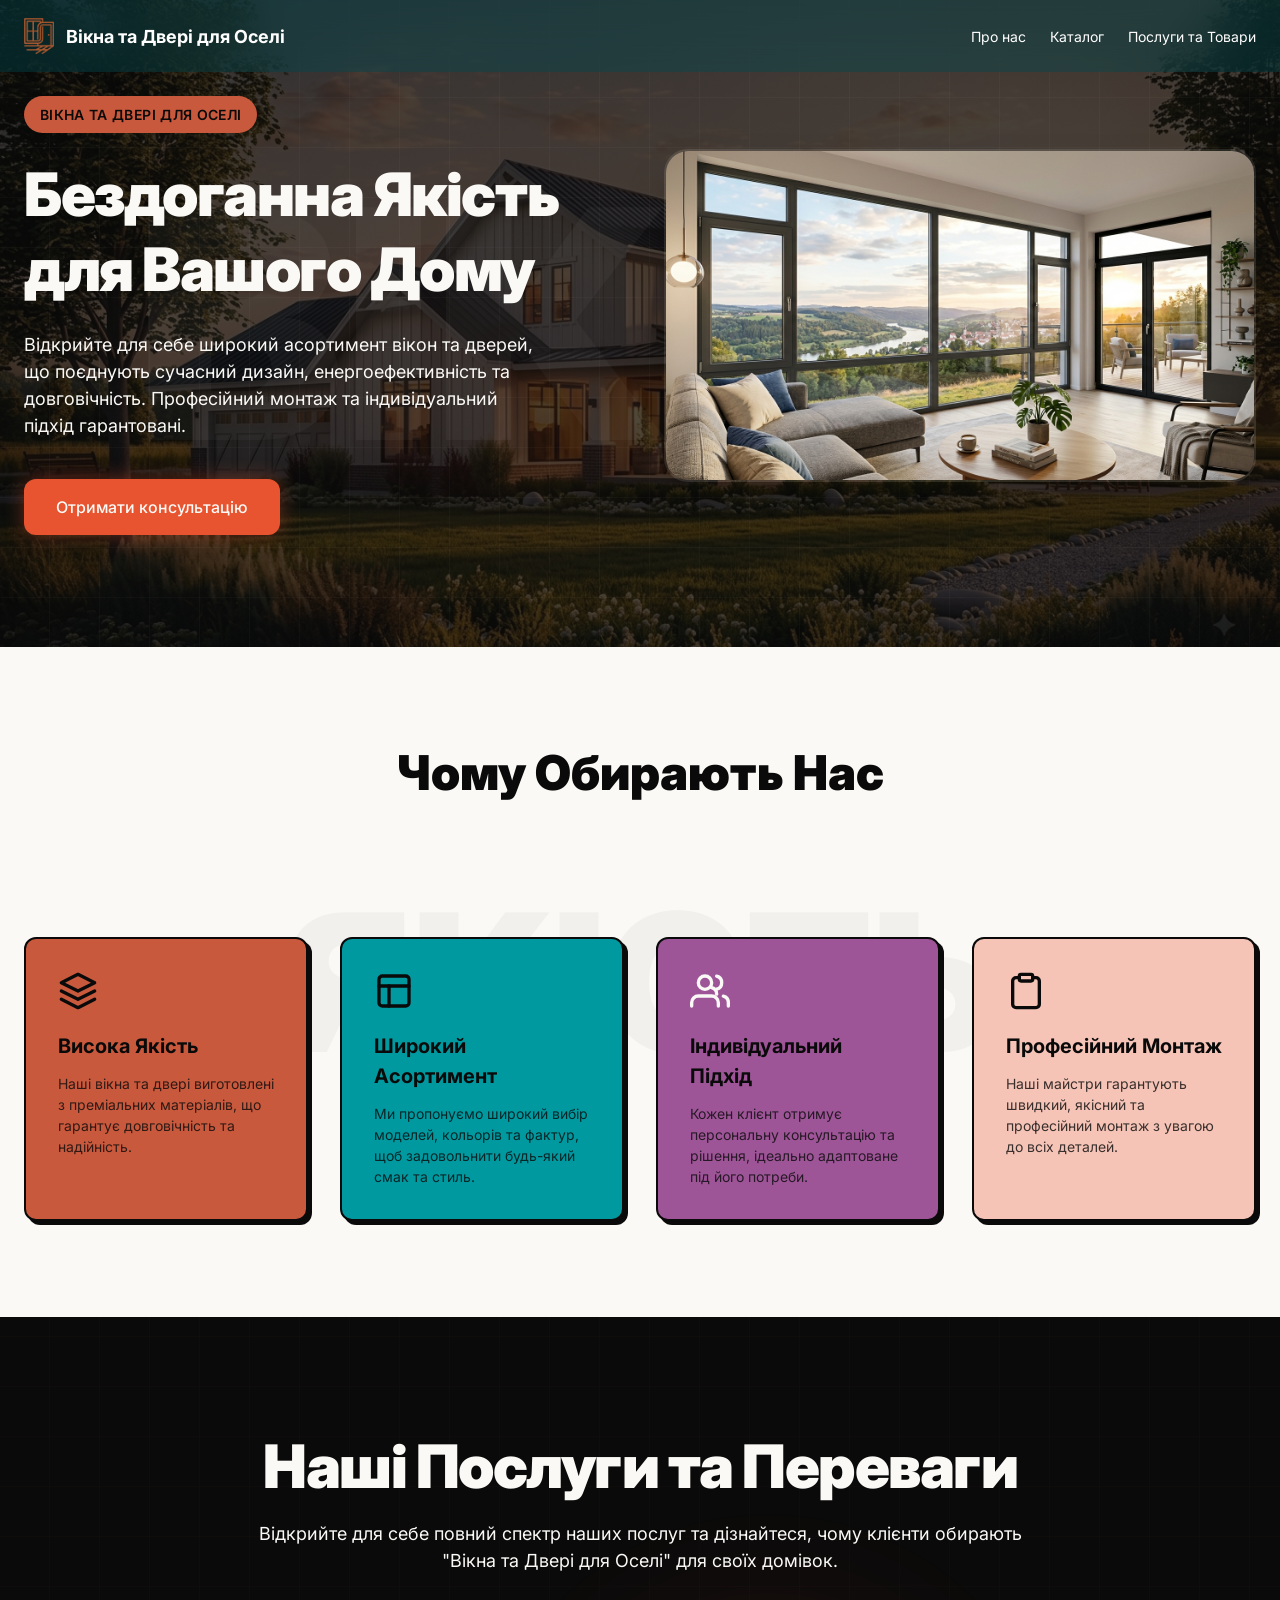
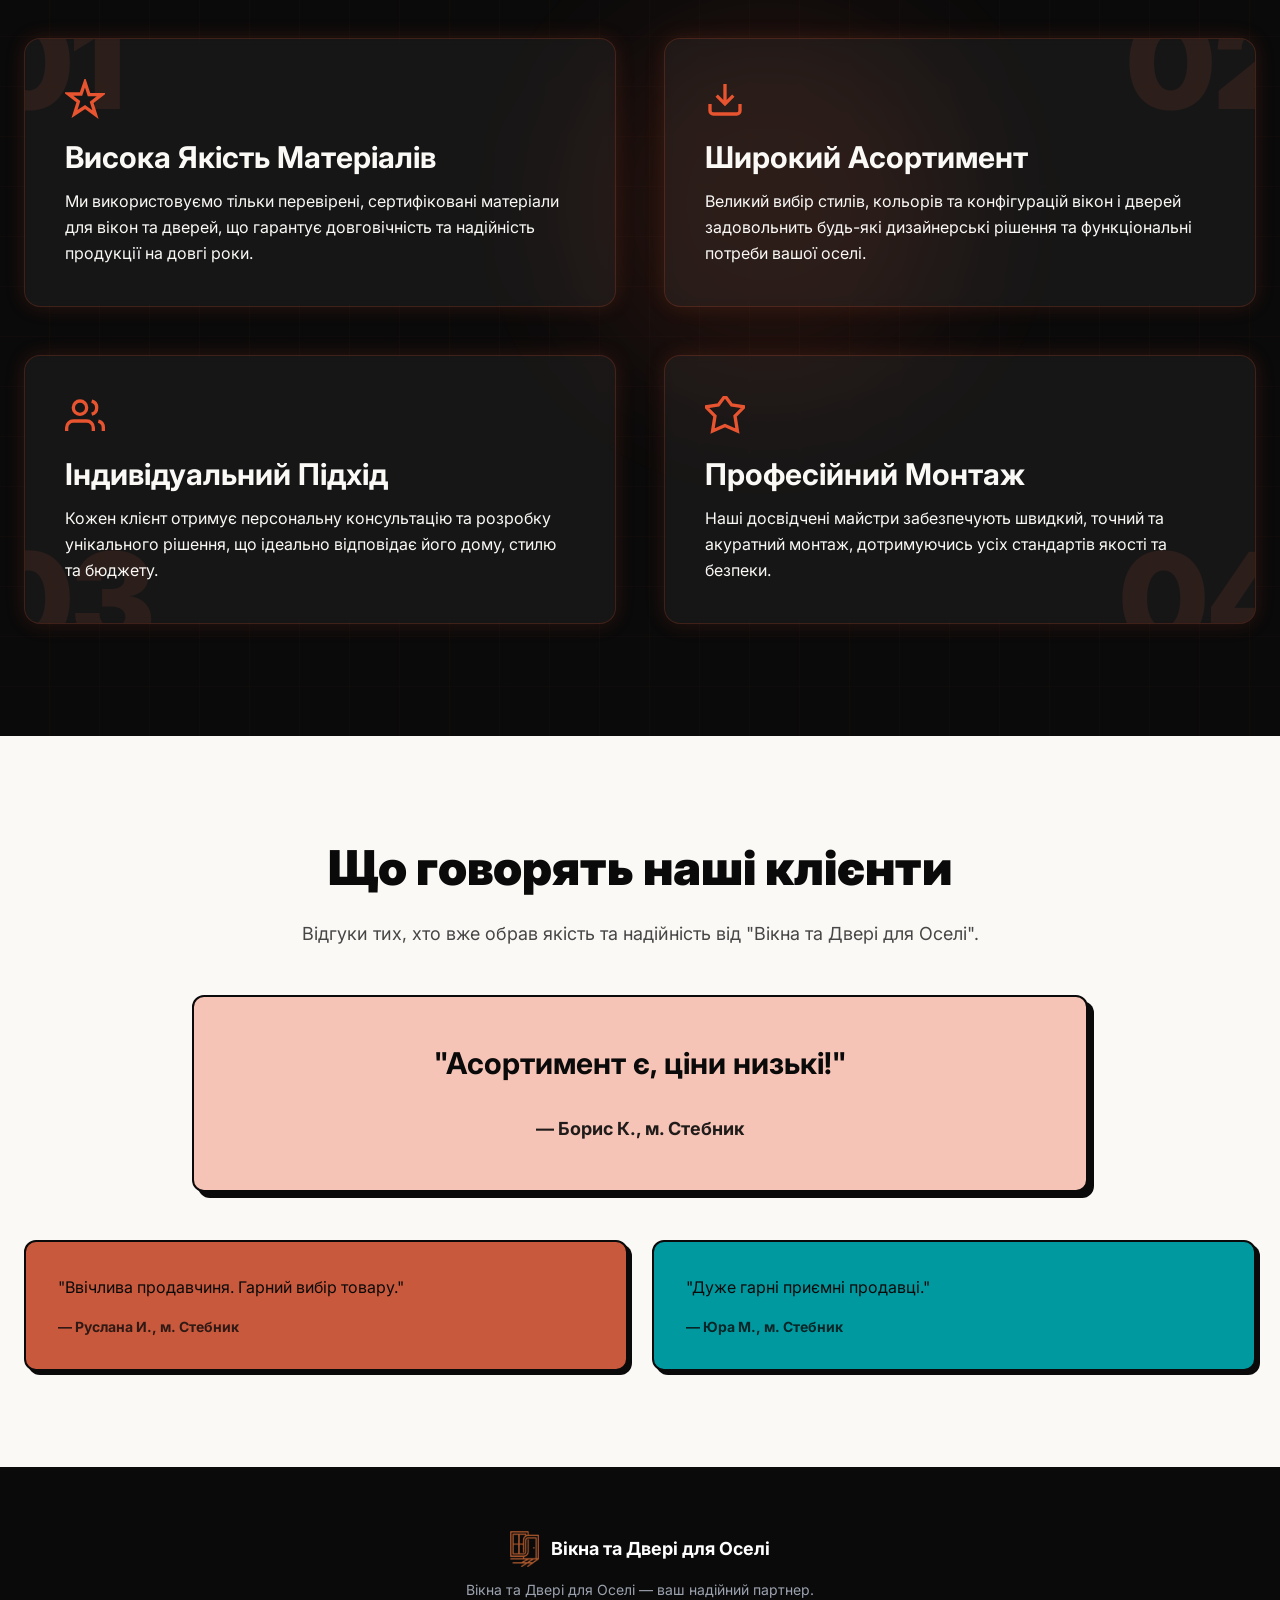
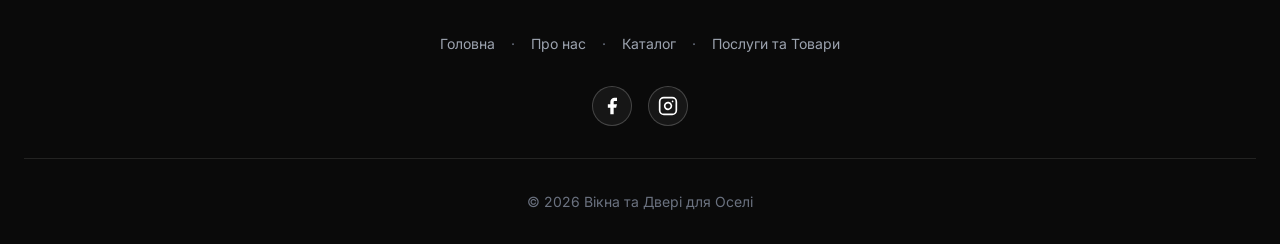
==== commit 3d95176a: "це ровно синок" ====
--- a/index.html
+++ b/index.html
@@ -27,6 +27,7 @@
 
   <!-- Скомпільований Tailwind + власні стилі (усе в одному локальному файлі, без CDN) -->
   <link rel="stylesheet" href="style.css">
+  <link rel="stylesheet" href="footer.css">
 
   <link rel="icon" type="image/svg+xml"
     href="https://pages.in.ua/s/2a30622c63507f1e6c410c1f2283c6692a2064c998b9d27744bfa97594cf1bd5/assets/favicon.svg">
@@ -55,6 +56,8 @@
           <div class="wg-lang-switcher-slot"></div>
           <a href="about.html" class="text-gray-200 hover:text-white transition text-sm lp-desktop-nav force-white">Про
             нас</a>
+          <a href="catalog.html"
+            class="text-gray-200 hover:text-white transition text-sm lp-desktop-nav force-white">Каталог</a>
           <a href="services.html"
             class="text-gray-200 hover:text-white transition text-sm lp-desktop-nav force-white">Послуги та Товари</a>
         </div>
@@ -92,7 +95,7 @@
               data-aos-delay="400">Відкрийте для себе широкий асортимент вікон та дверей, що поєднують сучасний дизайн,
               енергоефективність та довговічність. Професійний монтаж та індивідуальний підхід гарантовані.</p>
             <div class="mt-10 flex flex-wrap gap-4">
-              <a href="index.html#consultation"
+              <a href="services.html"
                 class="font-body px-8 py-4 bg-[var(--lp-brand)] text-[var(--lp-paper)] rounded-xl font-medium hover:opacity-90 transition shadow-[0_0_20px_rgba(var(--lp-brand-rgb),0.4)] hover:shadow-[0_0_30px_rgba(var(--lp-brand-rgb),0.6)]"
                 data-aos="zoom-in" data-aos-delay="500">Отримати консультацію</a>
             </div>
@@ -315,177 +318,18 @@
         </div>
       </div>
     </section>
-    <section id="consultation" class="bg-primary text-white py-20 px-6">
-      <div class="max-w-7xl mx-auto">
-        <div class="text-center mb-12">
-          <h2 class="text-3xl font-bold mb-4 text-[var(--lp-paper)]">Зв'яжіться з нами</h2>
-          <p class="text-gray-300">Ми завжди раді відповісти на ваші запитання</p>
-        </div>
-
-        <div class="grid sm:grid-cols-2 gap-6 md:gap-8">
-
-          <div class="border border-[rgba(var(--lp-paper-rgb),0.1)] rounded-xl p-6">
-            <h3 class="font-heading text-lg font-bold mb-4 text-[var(--lp-paper)] shop">Магазин м.Стебник</h3>
-            <div class="flex items-center gap-4 mb-4 shop">
-              <div
-                class="w-12 h-12 rounded-full bg-[rgba(var(--lp-brand-rgb),0.1)] flex items-center justify-center flex-shrink-0">
-                <svg class="w-5 h-5 text-[var(--lp-brand)]" viewBox="0 0 24 24" fill="none" stroke="currentColor"
-                  stroke-width="2" stroke-linecap="round" stroke-linejoin="round">
-                  <path
-                    d="M3 5a2 2 0 012-2h3.28a1 1 0 01.948.684l1.498 4.493a1 1 0 01-.502 1.21l-2.257 1.13a11.042 11.042 0 005.516 5.516l1.13-2.257a1 1 0 011.21-.502l4.493 1.498a1 1 0 01.684.949V19a2 2 0 01-2 2h-1C9.716 21 3 14.284 3 6V5z">
-                  </path>
-                </svg>
-              </div>
-              <p class="text-sm text-[var(--lp-paper)]"><a href="tel:+380679972007"
-                  class="hover:text-[var(--lp-brand)] transition-colors">+380 67 997 20 07</a></p>
-            </div>
-            <div class="flex items-center gap-4 shop">
-              <div
-                class="w-12 h-12 rounded-full bg-[rgba(var(--lp-brand-rgb),0.1)] flex items-center justify-center flex-shrink-0">
-                <svg class="w-5 h-5 text-[var(--lp-brand)]" viewBox="0 0 24 24" fill="none" stroke="currentColor"
-                  stroke-width="2" stroke-linecap="round" stroke-linejoin="round">
-                  <path d="M17.657 16.657L13.414 20.9a1.998 1.998 0 01-2.827 0l-4.244-4.243a8 8 0 1111.314 0z"></path>
-                  <path d="M15 11a3 3 0 11-6 0 3 3 0 016 0z"></path>
-                </svg>
-              </div>
-              <p class="text-sm text-gray-300">м. Стебник, вул. Грушевського, 1а</p>
-            </div>
-          </div>
-
-          <div class="border border-[rgba(var(--lp-paper-rgb),0.1)] rounded-xl p-6">
-            <h3 class="font-heading text-lg font-bold mb-4 text-[var(--lp-paper)] shop">Магазин м.Борислав</h3>
-            <div class="flex items-center gap-4 mb-4 shop">
-              <div
-                class="w-12 h-12 rounded-full bg-[rgba(var(--lp-brand-rgb),0.1)] flex items-center justify-center flex-shrink-0 ">
-                <svg class="w-5 h-5 text-[var(--lp-brand)]" viewBox="0 0 24 24" fill="none" stroke="currentColor"
-                  stroke-width="2" stroke-linecap="round" stroke-linejoin="round">
-                  <path
-                    d="M3 5a2 2 0 012-2h3.28a1 1 0 01.948.684l1.498 4.493a1 1 0 01-.502 1.21l-2.257 1.13a11.042 11.042 0 005.516 5.516l1.13-2.257a1 1 0 011.21-.502l4.493 1.498a1 1 0 01.684.949V19a2 2 0 01-2 2h-1C9.716 21 3 14.284 3 6V5z">
-                  </path>
-                </svg>
-              </div>
-              <p class="text-sm text-[var(--lp-paper)]"><a href="tel:+380679962007"
-                  class="hover:text-[var(--lp-brand)] transition-colors ">+380 67 996 20 07</a></p>
-            </div>
-            <div class="flex items-center gap-4 shop">
-              <div
-                class="w-12 h-12 rounded-full bg-[rgba(var(--lp-brand-rgb),0.1)] flex items-center justify-center flex-shrink-0">
-                <svg class="w-5 h-5 text-[var(--lp-brand)]" viewBox="0 0 24 24" fill="none" stroke="currentColor"
-                  stroke-width="2" stroke-linecap="round" stroke-linejoin="round">
-                  <path d="M17.657 16.657L13.414 20.9a1.998 1.998 0 01-2.827 0l-4.244-4.243a8 8 0 1111.314 0z"></path>
-                  <path d="M15 11a3 3 0 11-6 0 3 3 0 016 0z"></path>
-                </svg>
-              </div>
-              <p class="text-sm text-gray-300">м. Борислав, вул. Міцкевича, 4</p>
-            </div>
-          </div>
-
-          <div class="border border-[rgba(var(--lp-paper-rgb),0.1)] rounded-xl p-6">
-            <h3 class="font-heading text-lg font-bold mb-4 text-[var(--lp-paper)] shop">Магазин м.Дрогобич</h3>
-            <div class="flex items-center gap-4 mb-4 shop">
-              <div
-                class="w-12 h-12 rounded-full bg-[rgba(var(--lp-brand-rgb),0.1)] flex items-center justify-center flex-shrink-0">
-                <svg class="w-5 h-5 text-[var(--lp-brand)]" viewBox="0 0 24 24" fill="none" stroke="currentColor"
-                  stroke-width="2" stroke-linecap="round" stroke-linejoin="round">
-                  <path
-                    d="M3 5a2 2 0 012-2h3.28a1 1 0 01.948.684l1.498 4.493a1 1 0 01-.502 1.21l-2.257 1.13a11.042 11.042 0 005.516 5.516l1.13-2.257a1 1 0 011.21-.502l4.493 1.498a1 1 0 01.684.949V19a2 2 0 01-2 2h-1C9.716 21 3 14.284 3 6V5z">
-                  </path>
-                </svg>
-              </div>
-              <p class="text-sm text-[var(--lp-paper)]"><a href="tel:+380679982007"
-                  class="hover:text-[var(--lp-brand)] transition-colors">+380 67 998 20 07</a></p>
-            </div>
-            <div class="flex items-center gap-4 shop">
-              <div
-                class="w-12 h-12 rounded-full bg-[rgba(var(--lp-brand-rgb),0.1)] flex items-center justify-center flex-shrink-0">
-                <svg class="w-5 h-5 text-[var(--lp-brand)]" viewBox="0 0 24 24" fill="none" stroke="currentColor"
-                  stroke-width="2" stroke-linecap="round" stroke-linejoin="round">
-                  <path d="M17.657 16.657L13.414 20.9a1.998 1.998 0 01-2.827 0l-4.244-4.243a8 8 0 1111.314 0z"></path>
-                  <path d="M15 11a3 3 0 11-6 0 3 3 0 016 0z"></path>
-                </svg>
-              </div>
-              <p class="text-sm text-gray-300">м. Дрогобич, вул. В.Великого, 4б</p>
-            </div>
-          </div>
-
-          <div class="border border-[rgba(var(--lp-paper-rgb),0.1)] rounded-xl p-6">
-            <h3 class="font-heading text-lg font-bold mb-4 text-[var(--lp-paper)] shop">Магазин м.Новий Розділ</h3>
-            <div class="flex items-center gap-4 mb-4 shop">
-              <div
-                class="w-12 h-12 rounded-full bg-[rgba(var(--lp-brand-rgb),0.1)] flex items-center justify-center flex-shrink-0">
-                <svg class="w-5 h-5 text-[var(--lp-brand)]" viewBox="0 0 24 24" fill="none" stroke="currentColor"
-                  stroke-width="2" stroke-linecap="round" stroke-linejoin="round">
-                  <path
-                    d="M3 5a2 2 0 012-2h3.28a1 1 0 01.948.684l1.498 4.493a1 1 0 01-.502 1.21l-2.257 1.13a11.042 11.042 0 005.516 5.516l1.13-2.257a1 1 0 011.21-.502l4.493 1.498a1 1 0 01.684.949V19a2 2 0 01-2 2h-1C9.716 21 3 14.284 3 6V5z">
-                  </path>
-                </svg>
-              </div>
-              <p class="text-sm text-[var(--lp-paper)]"><a href="tel:+380979912007"
-                  class="hover:text-[var(--lp-brand)] transition-colors">+380 97 991 20 07</a></p>
-            </div>
-            <div class="flex items-center gap-4 shop">
-              <div
-                class="w-12 h-12 rounded-full bg-[rgba(var(--lp-brand-rgb),0.1)] flex items-center justify-center flex-shrink-0">
-                <svg class="w-5 h-5 text-[var(--lp-brand)]" viewBox="0 0 24 24" fill="none" stroke="currentColor"
-                  stroke-width="2" stroke-linecap="round" stroke-linejoin="round">
-                  <path d="M17.657 16.657L13.414 20.9a1.998 1.998 0 01-2.827 0l-4.244-4.243a8 8 0 1111.314 0z"></path>
-                  <path d="M15 11a3 3 0 11-6 0 3 3 0 016 0z"></path>
-                </svg>
-              </div>
-              <p class="text-sm text-gray-300">м. Новий Розділ, вул. перехрестя Шевченка/Стуса</p>
-            </div>
-          </div>
-        </div>
-      </div>
-    </section>
+
 
   </main>
 
-  <footer class="bg-primary border-topp text-gray-300 py-16">
-    <div class="max-w-7xl mx-auto px-6">
-      <div class="grid md:grid-cols-3 gap-12">
-        <div>
-          <div class="flex items-center gap-3 mb-4">
-            <img src="img/Gemini_Generated_Image_xtxn69xtxn69xtxn-Photoroom.png" alt="Вікна та Двері для Оселі"
-              class="h-9 w-auto">
-            <span class="text-lg font-bold text-white">Вікна та Двері для Оселі</span>
-          </div>
-          <p class="text-sm text-gray-400 leading-relaxed">Вікна та Двері для Оселі — ваш надійний партнер.</p>
-        </div>
-
-        <div>
-          <h4 class="text-white font-semibold mb-4 text-sm uppercase tracking-wider">Навігація</h4>
-          <ul class="space-y-2">
-            <li class="text-[var(--lp-paper)]"><a href="index.html"
-                class="text-gray-400 hover:text-white transition text-sm">Головна</a></li>
-            <li class="text-[var(--lp-paper)]"><a href="about.html"
-                class="text-gray-400 hover:text-white transition text-sm">Про нас</a></li>
-            <li class="text-[var(--lp-paper)]"><a href="services.html"
-                class="text-gray-400 hover:text-white transition text-sm">Послуги та Товари</a></li>
-          </ul>
-        </div>
-
-        <div>
-          <h4 class="text-white font-semibold mb-4 text-sm uppercase tracking-wider">Соціальні мережі</h4>
-          <ul class="space-y-2">
-            <li class="text-[var(--lp-paper)]"><a href="https://www.facebook.com/share/1DJkxDJw3s/?mibextid=wwXIfr"
-                class="text-gray-400 hover:text-white transition text-sm">Facebook</a></li>
-            <li class="text-[var(--lp-paper)]"><a href="https://www.instagram.com/meblicity_"
-                class="text-gray-400 hover:text-white transition text-sm">Instagram</a></li>
-          </ul>
-        </div>
-      </div>
-
-      <div class="border-t border-[rgba(var(--lp-paper-rgb),0.1)] mt-12 pt-8 text-center">
-        <p class="text-sm text-gray-500">© 2026 Вікна та Двері для Оселі</p>
-      </div>
-    </div>
-  </footer>
+  <!-- Футер рендериться автоматично через script.js (єдине джерело правди) -->
 
   <!-- Бібліотека AOS -->
   <script src="https://unpkg.com/aos@2.3.1/dist/aos.js"></script>
   <!-- Власний скрипт -->
   <script src="script.js"></script>
+  <!-- Футер (спільний) -->
+  <script src="footer.js"></script>
 </body>
 
 </html>
--- a/footer.css
+++ b/footer.css
@@ -0,0 +1,91 @@
+/* ===== Спільний футер (автономний, однаковий на всіх сторінках) ===== */
+footer.site-footer {
+    background-color: #0a0a0a;
+    color: #c9c9c9;
+    padding: 4rem 0 2rem;
+    margin-top: 0;
+}
+.site-footer .footer-inner {
+    max-width: 80rem;
+    margin: 0 auto;
+    padding: 0 1.5rem;
+    text-align: center;
+}
+.site-footer .footer-brand {
+    display: inline-flex;
+    align-items: center;
+    gap: 0.75rem;
+    margin-bottom: 0.75rem;
+}
+.site-footer .footer-brand img {
+    height: 2.25rem;
+    width: auto;
+}
+.site-footer .footer-brand span {
+    font-size: 1.125rem;
+    font-weight: 700;
+    color: #ffffff;
+}
+.site-footer .footer-tagline {
+    font-size: 0.875rem;
+    color: #9ca3af;
+    line-height: 1.6;
+    margin-bottom: 2rem;
+}
+.site-footer .footer-nav {
+    display: flex;
+    flex-wrap: wrap;
+    justify-content: center;
+    align-items: center;
+    gap: 0.5rem 1rem;
+    margin-bottom: 2rem;
+}
+.site-footer .footer-nav a {
+    color: #9ca3af;
+    text-decoration: none;
+    font-size: 0.875rem;
+    transition: color 0.2s ease;
+}
+.site-footer .footer-nav a:hover {
+    color: #ffffff;
+}
+.site-footer .footer-nav__sep {
+    color: #6b7280;
+    font-size: 0.875rem;
+}
+.site-footer .footer-social {
+    display: flex;
+    justify-content: center;
+    gap: 1rem;
+    margin-bottom: 2rem;
+}
+.site-footer .footer-social a {
+    display: inline-flex;
+    align-items: center;
+    justify-content: center;
+    width: 40px;
+    height: 40px;
+    border-radius: 50%;
+    background-color: rgba(255, 255, 255, 0.05);
+    border: 1px solid rgba(255, 255, 255, 0.2);
+    color: #ffffff;
+    text-decoration: none;
+    transition: background-color 0.2s ease, border-color 0.2s ease;
+}
+.site-footer .footer-social a:hover {
+    background-color: var(--lp-brand, #e8542f);
+    border-color: var(--lp-brand, #e8542f);
+}
+.site-footer .footer-social svg {
+    width: 20px;
+    height: 20px;
+    display: block;
+}
+.site-footer .footer-bottom {
+    border-top: 1px solid rgba(250, 249, 246, 0.1);
+    padding-top: 2rem;
+}
+.site-footer .footer-copy {
+    font-size: 0.875rem;
+    color: #6b7280;
+}
